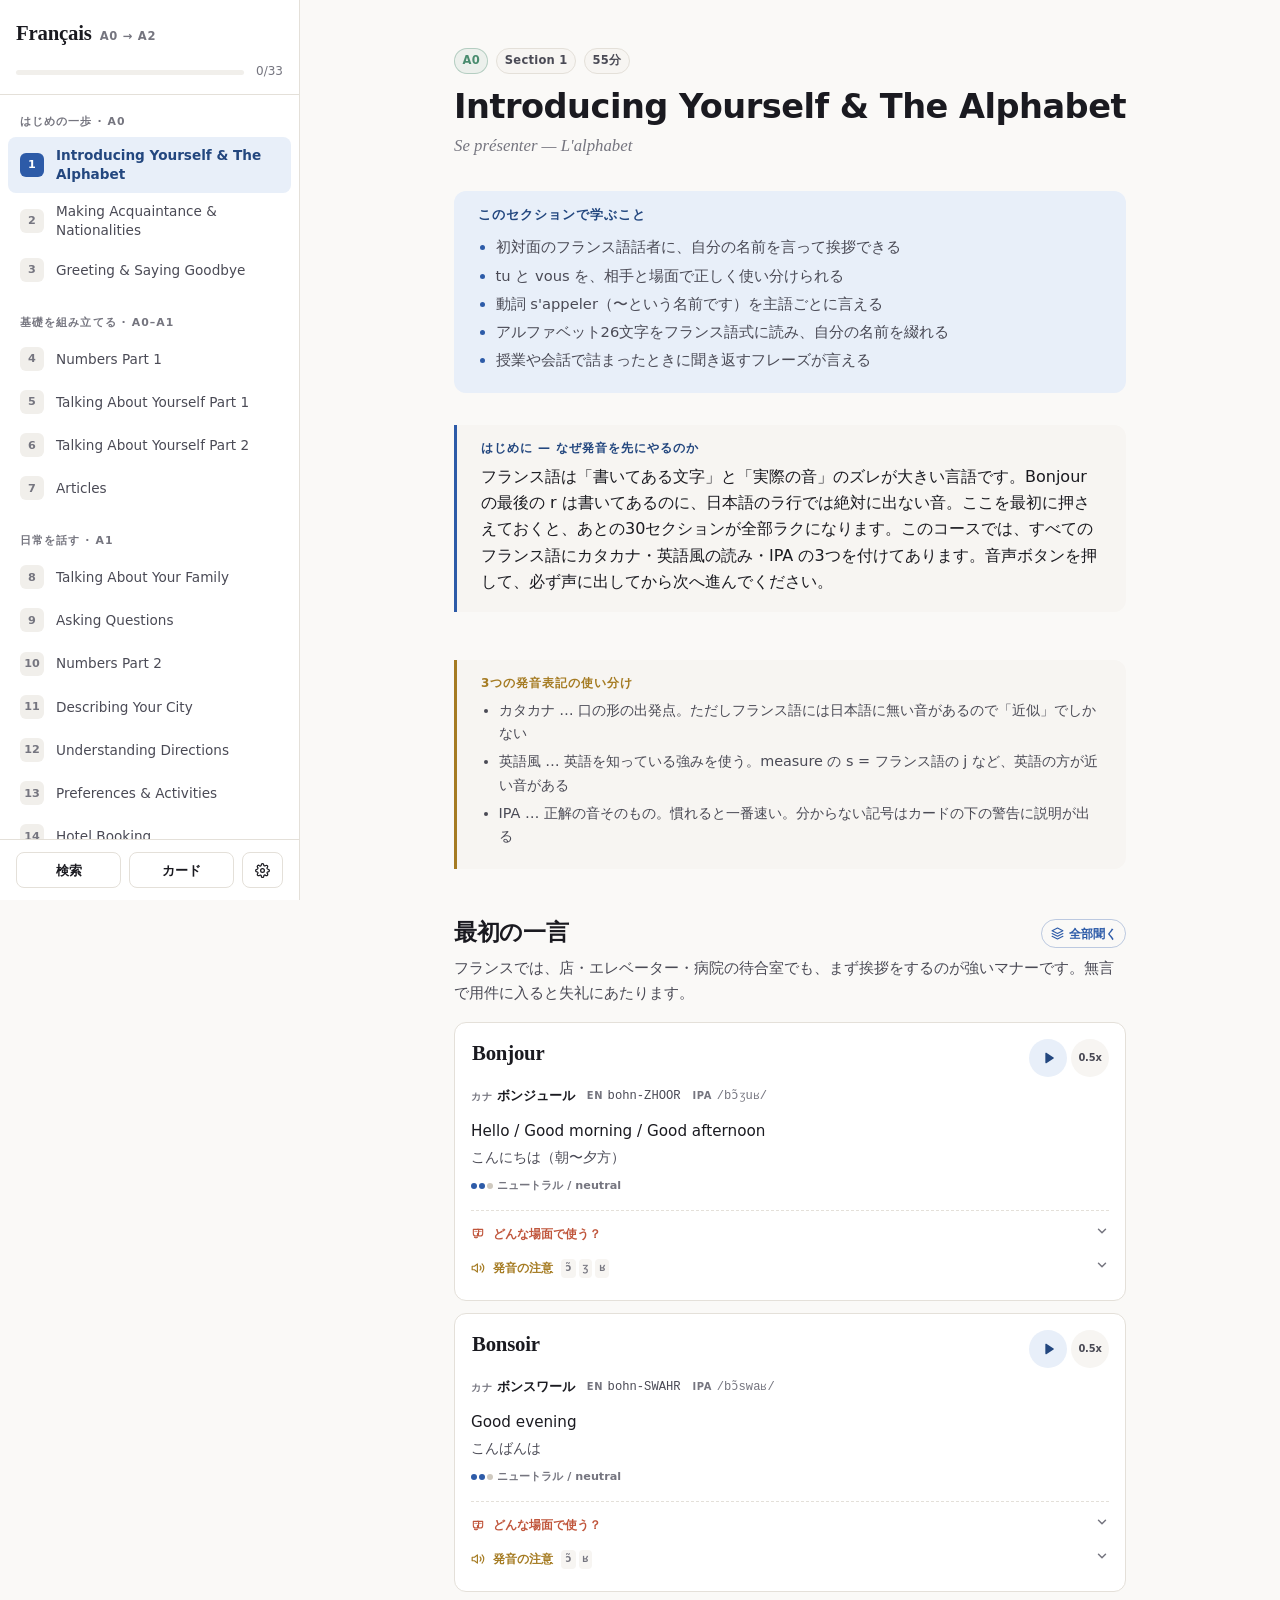
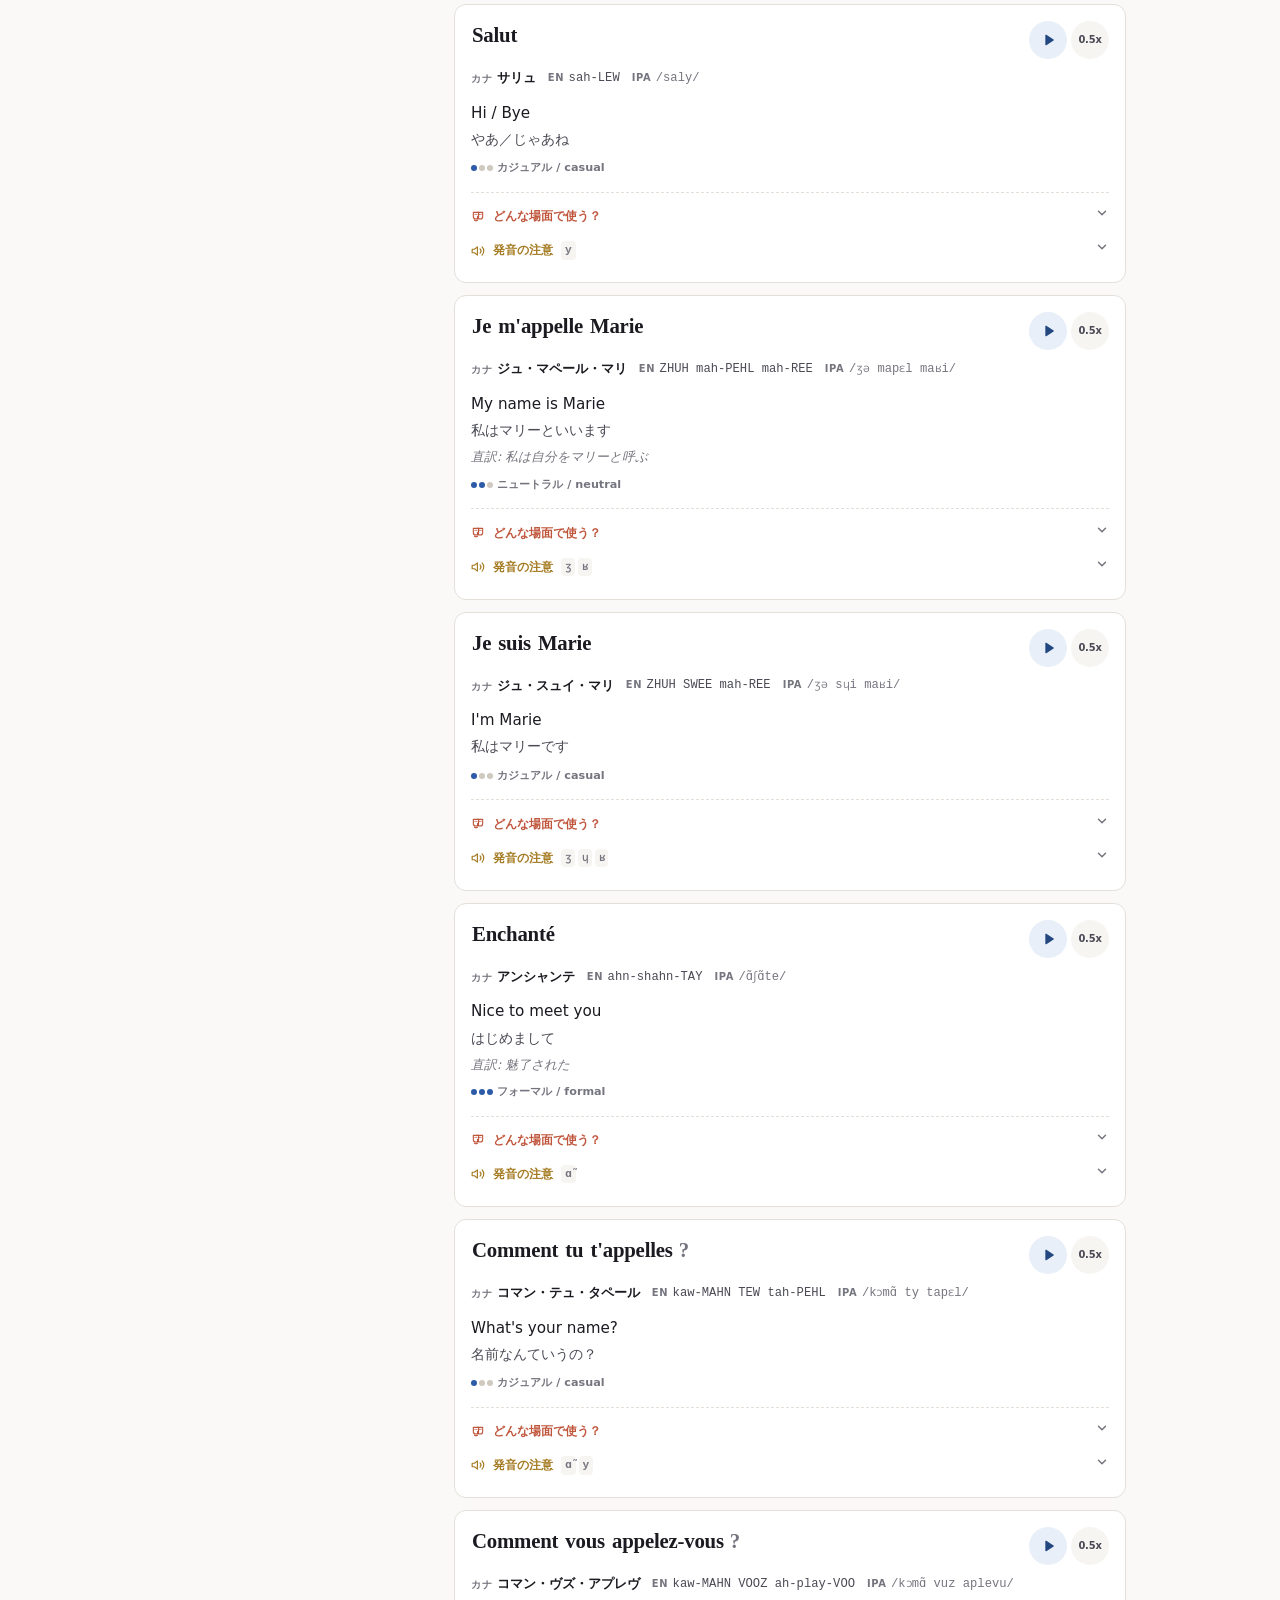
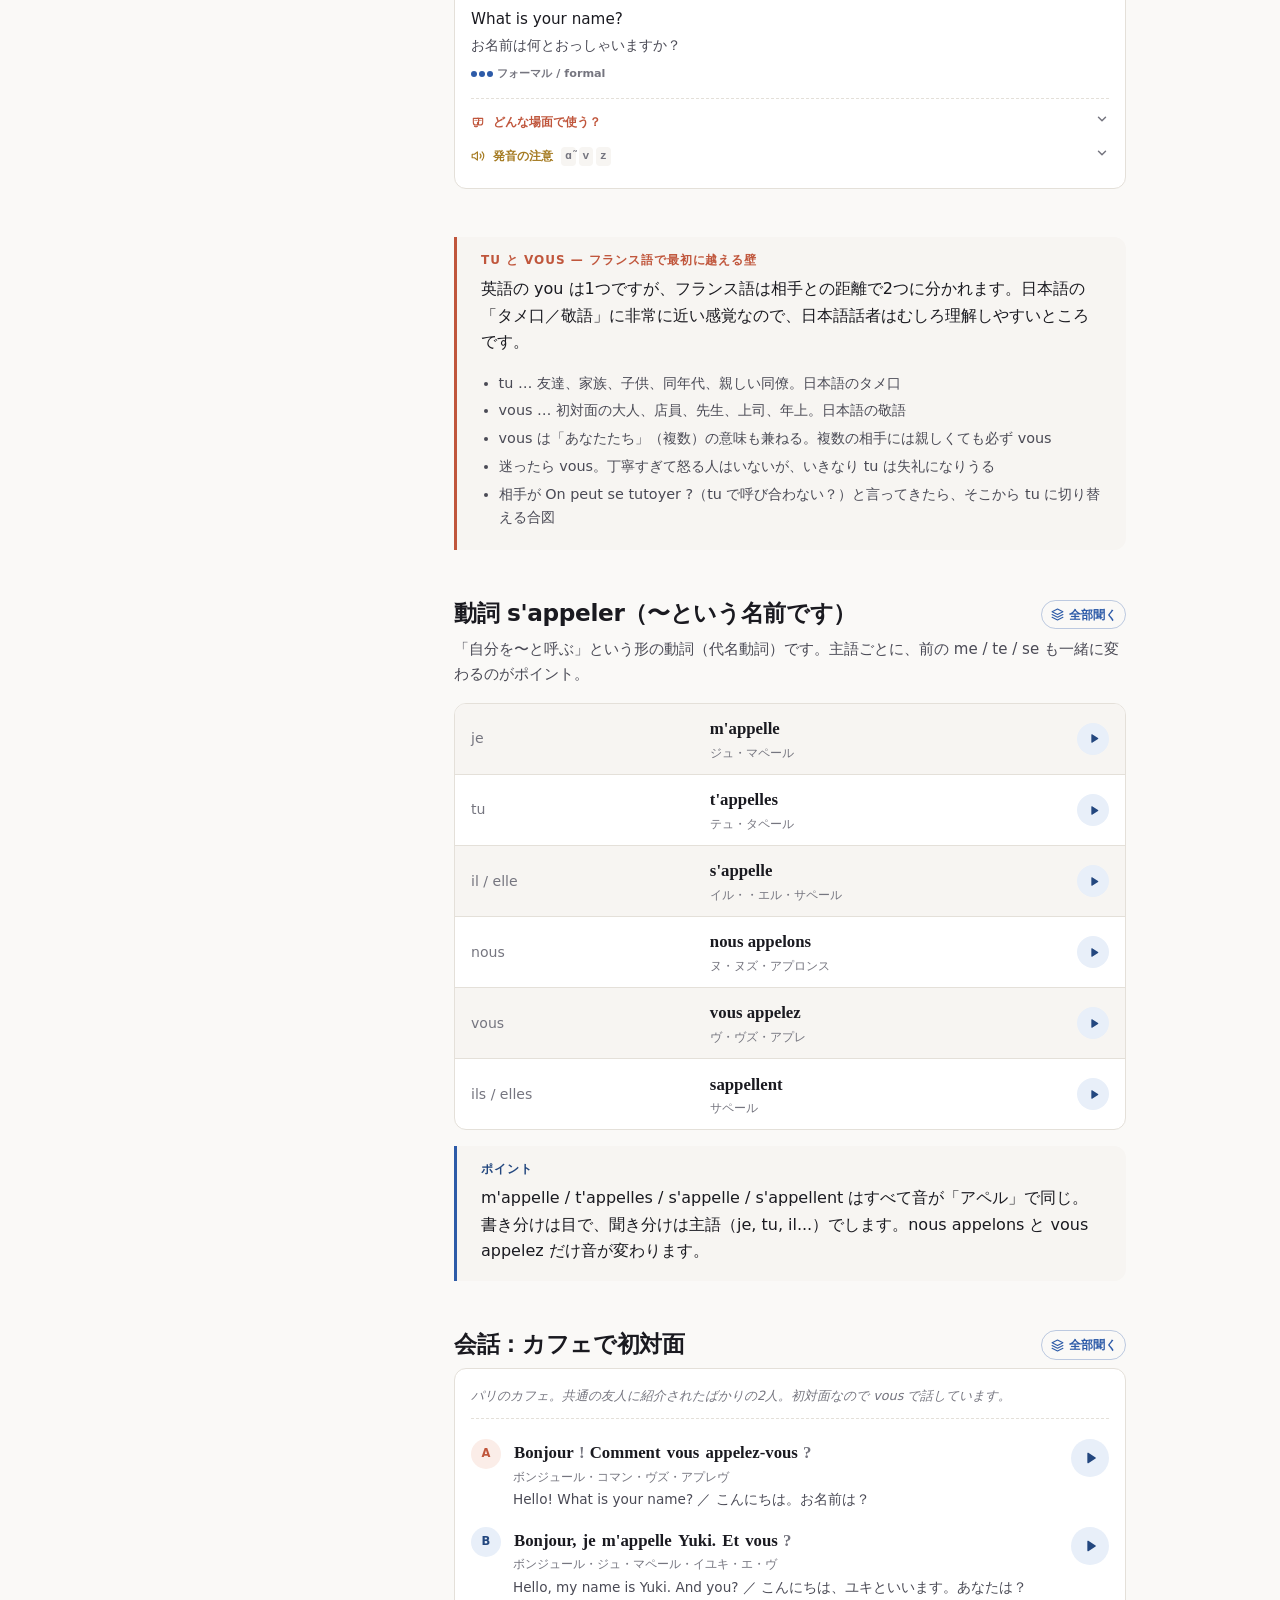
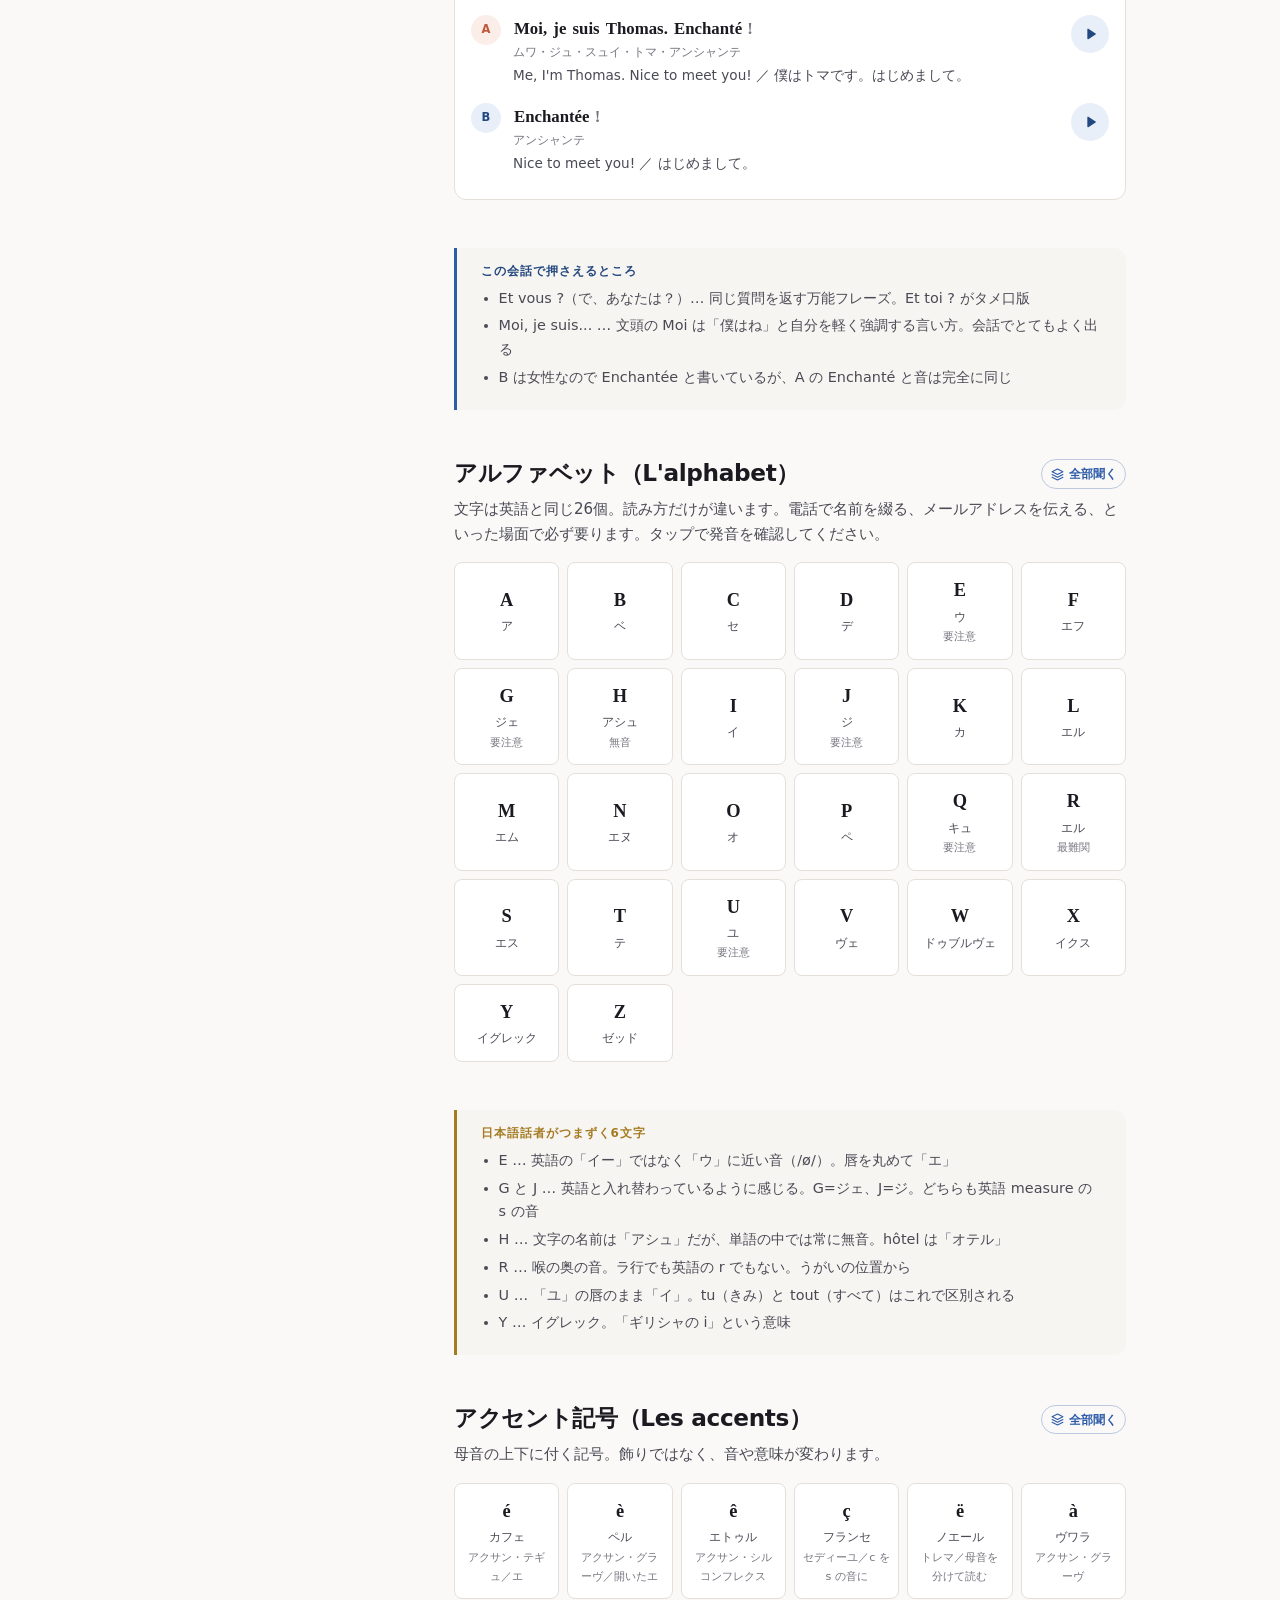
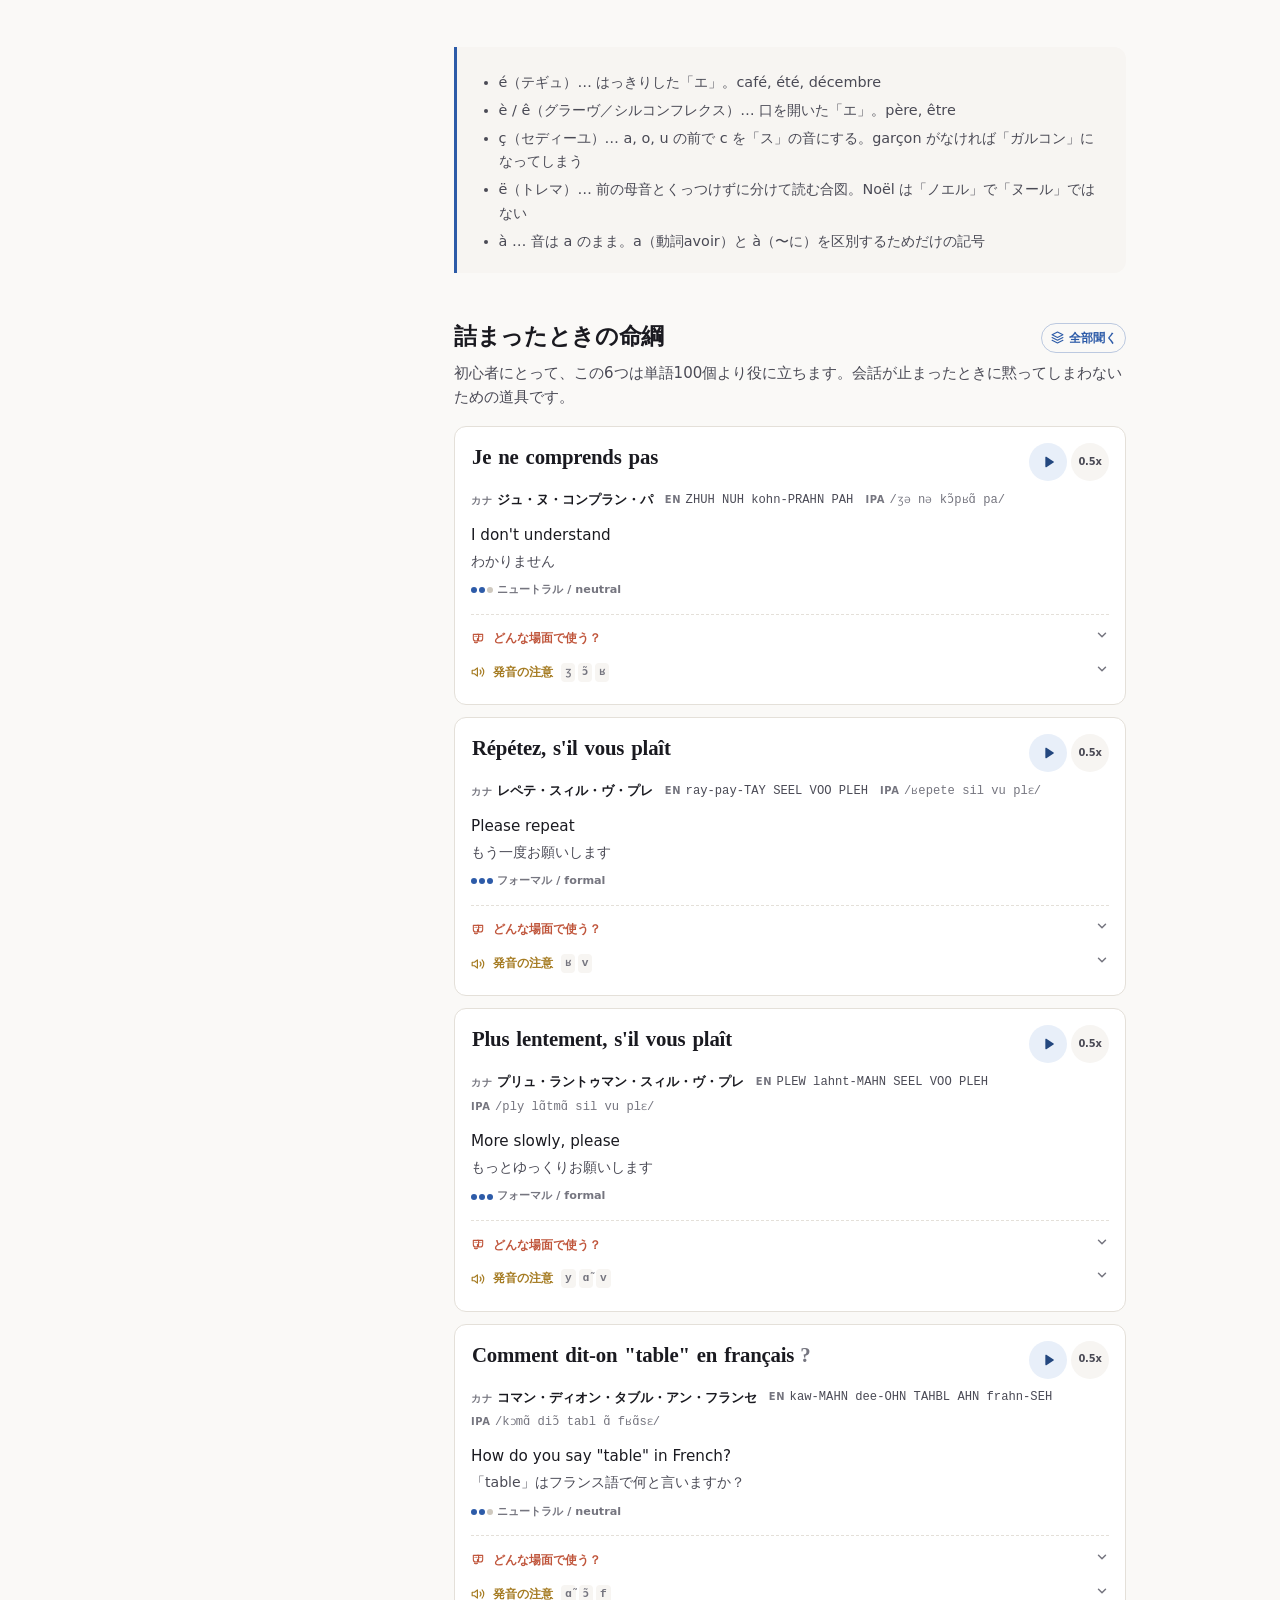
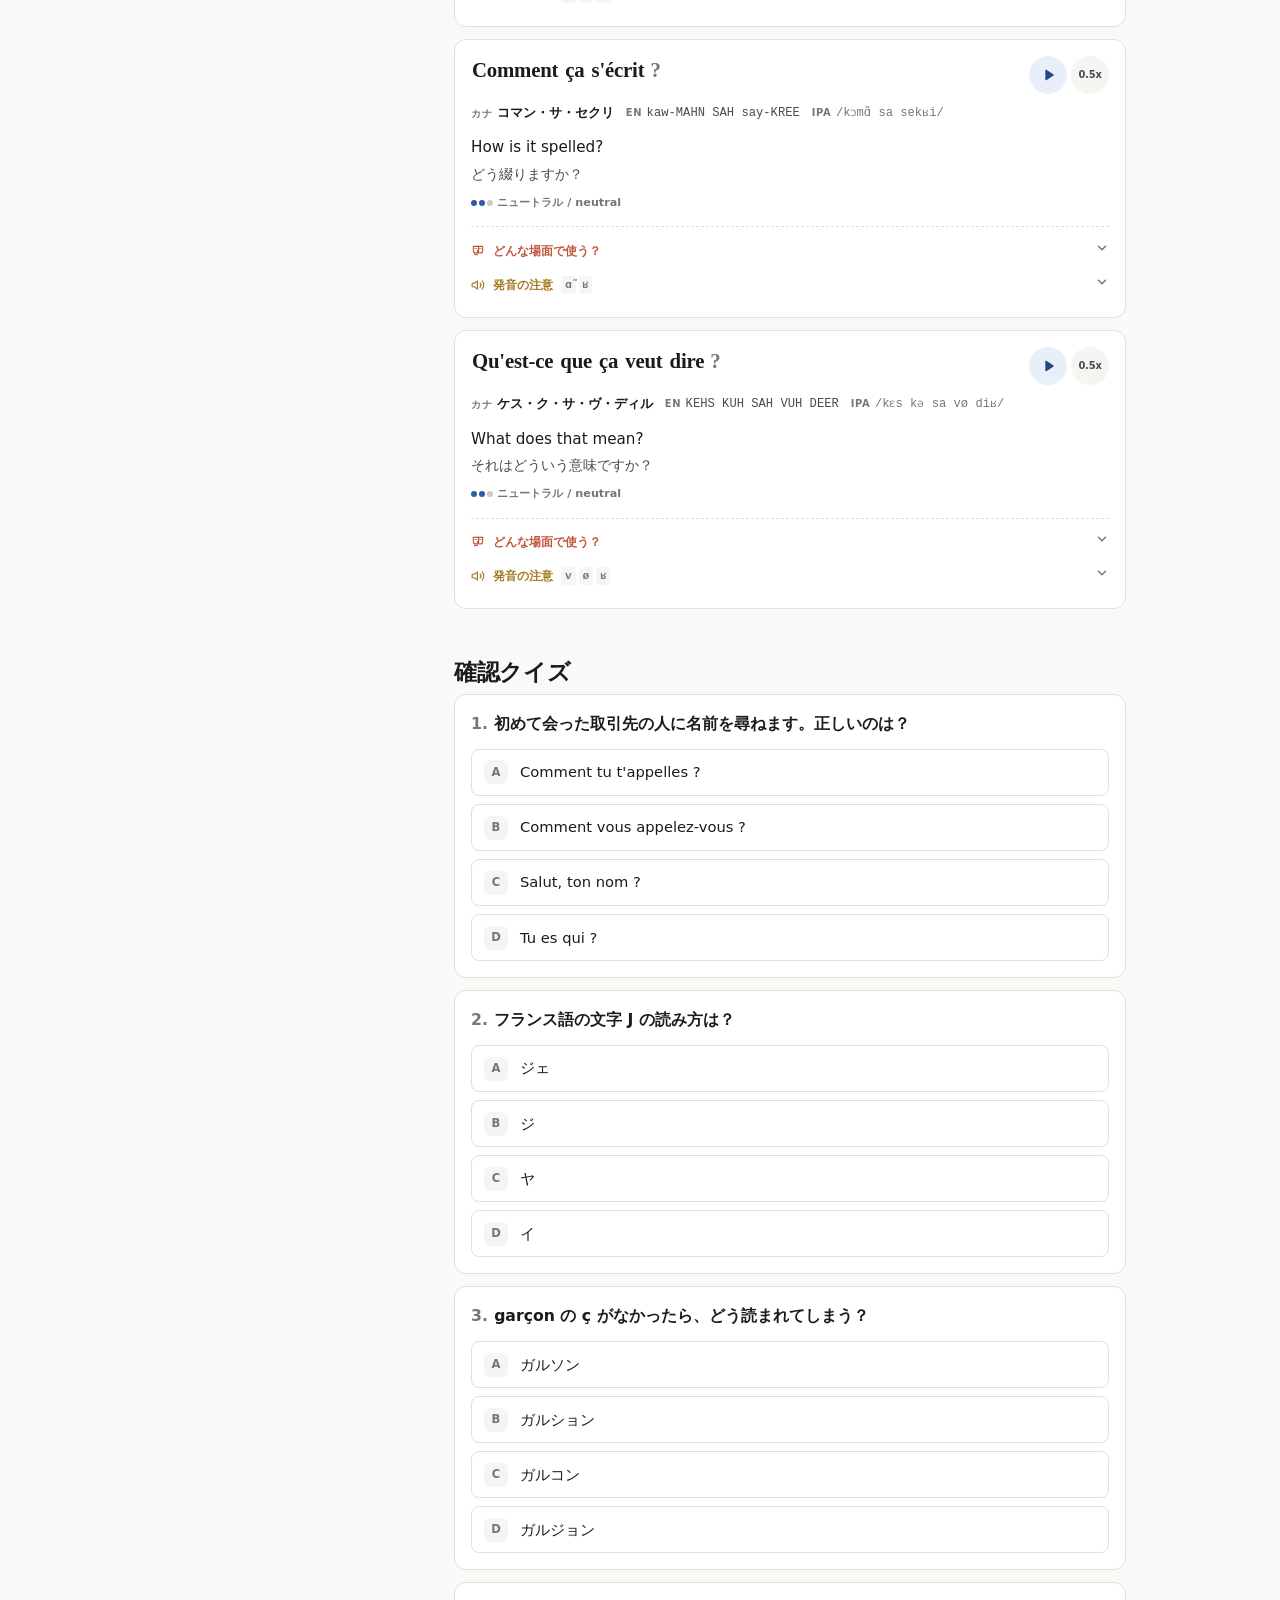
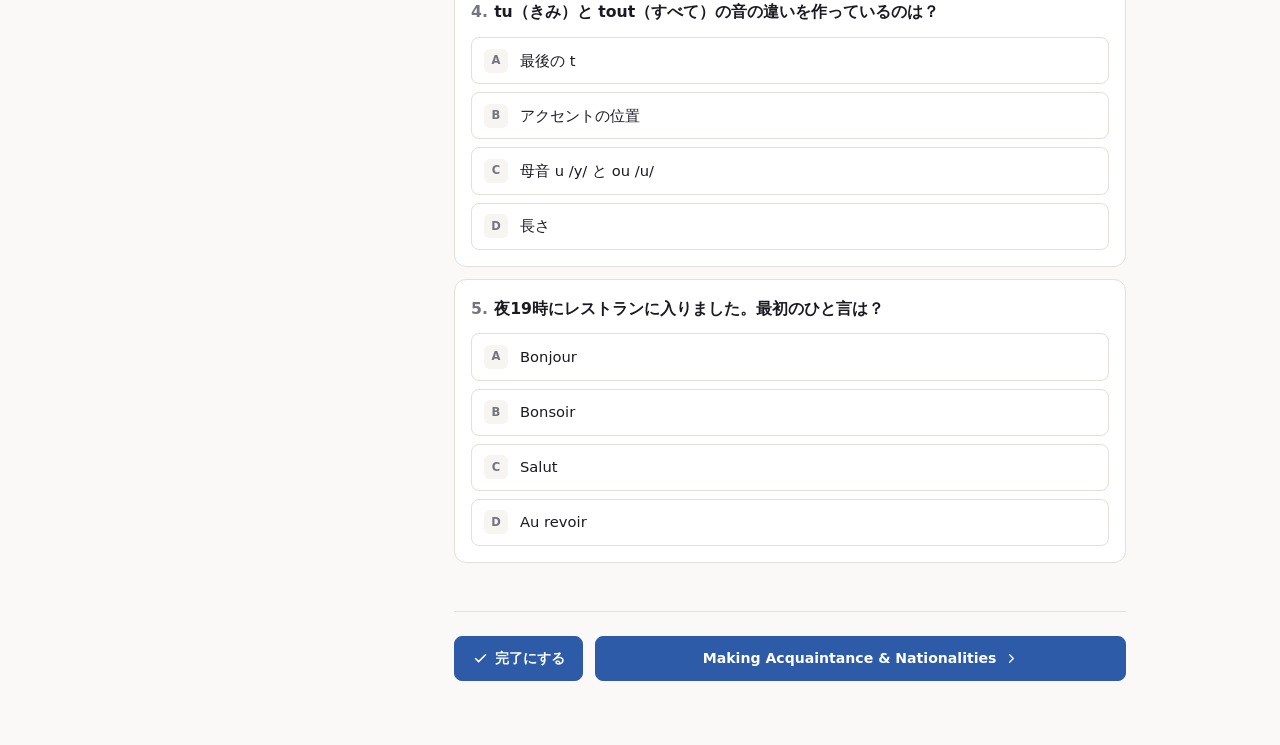
==== v2/index.html @ b15bd791 "Build the v2 app shell and convert Section 1 The engine now has a UI around it: a design system with" ====
<!DOCTYPE html>
<html lang="ja">
<head>
<meta charset="UTF-8">
<meta name="viewport" content="width=device-width, initial-scale=1, viewport-fit=cover">
<meta name="description" content="A0–A2 French course with audio, katakana and IPA pronunciation, and situational usage notes for Japanese speakers.">
<meta name="theme-color" content="#FAF9F7" media="(prefers-color-scheme: light)">
<meta name="theme-color" content="#121218" media="(prefers-color-scheme: dark)">
<meta name="apple-mobile-web-app-capable" content="yes">
<meta name="apple-mobile-web-app-title" content="Français">
<title>Français A0–A2</title>
<link rel="stylesheet" href="css/tokens.css">
<link rel="stylesheet" href="css/base.css">
<link rel="stylesheet" href="css/components.css">
<link rel="icon" href="data:image/svg+xml,<svg xmlns='http://www.w3.org/2000/svg' viewBox='0 0 100 100'><text y='.9em' font-size='90'>🇫🇷</text></svg>">
</head>
<body>

<!-- ---------- mobile header ---------- -->
<header class="header">
  <button class="icon-btn" id="menuBtn" aria-label="目次を開く">
    <svg viewBox="0 0 24 24" fill="none" stroke="currentColor" stroke-width="2" stroke-linecap="round"><path d="M3 6h18M3 12h18M3 18h18"/></svg>
  </button>
  <span class="header__title" id="headerTitle">Français</span>
  <button class="icon-btn" data-open-search aria-label="検索">
    <svg viewBox="0 0 24 24" fill="none" stroke="currentColor" stroke-width="2" stroke-linecap="round"><circle cx="11" cy="11" r="7"/><path d="m21 21-4.3-4.3"/></svg>
  </button>
  <button class="icon-btn" data-open-cards aria-label="フラッシュカード">
    <svg viewBox="0 0 24 24" fill="none" stroke="currentColor" stroke-width="2" stroke-linecap="round" stroke-linejoin="round"><rect x="2" y="6" width="15" height="13" rx="2"/><path d="M7 3h12a2 2 0 0 1 2 2v11"/></svg>
  </button>
</header>

<!-- ---------- sidebar ---------- -->
<nav class="nav" id="nav">
  <div class="nav__head">
    <div class="nav__brand">Français <span>A0 → A2</span></div>
    <div class="nav__progress">
      <span class="bar"><i id="progFill" style="width:0%"></i></span>
      <span id="progText">0/33</span>
    </div>
  </div>
  <div class="nav__list" id="navList"></div>
  <div class="nav__foot">
    <button class="btn btn--sm btn--grow" data-open-search>検索</button>
    <button class="btn btn--sm btn--grow" data-open-cards>カード</button>
    <button class="btn btn--sm" data-open-settings aria-label="設定">
      <svg viewBox="0 0 24 24" fill="none" stroke="currentColor" stroke-width="2" stroke-linecap="round" stroke-linejoin="round"><circle cx="12" cy="12" r="3"/><path d="M19.4 15a1.65 1.65 0 0 0 .33 1.82l.06.06a2 2 0 1 1-2.83 2.83l-.06-.06a1.65 1.65 0 0 0-1.82-.33 1.65 1.65 0 0 0-1 1.51V21a2 2 0 1 1-4 0v-.09A1.65 1.65 0 0 0 9 19.4a1.65 1.65 0 0 0-1.82.33l-.06.06a2 2 0 1 1-2.83-2.83l.06-.06A1.65 1.65 0 0 0 4.6 15a1.65 1.65 0 0 0-1.51-1H3a2 2 0 1 1 0-4h.09A1.65 1.65 0 0 0 4.6 9a1.65 1.65 0 0 0-.33-1.82l-.06-.06a2 2 0 1 1 2.83-2.83l.06.06A1.65 1.65 0 0 0 9 4.6a1.65 1.65 0 0 0 1-1.51V3a2 2 0 1 1 4 0v.09a1.65 1.65 0 0 0 1 1.51 1.65 1.65 0 0 0 1.82-.33l.06-.06a2 2 0 1 1 2.83 2.83l-.06.06A1.65 1.65 0 0 0 19.4 9V9a1.65 1.65 0 0 0 1.51 1H21a2 2 0 1 1 0 4h-.09a1.65 1.65 0 0 0-1.51 1z"/></svg>
    </button>
  </div>
</nav>
<div class="backdrop" id="backdrop"></div>

<!-- ---------- content ---------- -->
<div class="app">
  <main class="main" id="mainWrap">
    <div class="voicewarn" id="voiceWarn">
      <svg viewBox="0 0 24 24" fill="none" stroke="currentColor" stroke-width="2" stroke-linecap="round" stroke-linejoin="round"><path d="M10.3 3.9 1.8 18a2 2 0 0 0 1.7 3h17a2 2 0 0 0 1.7-3L13.7 3.9a2 2 0 0 0-3.4 0z"/><path d="M12 9v4M12 17h.01"/></svg>
      <span id="voiceWarnText"></span>
    </div>
    <div id="main"></div>
  </main>
</div>

<!-- ---------- search ---------- -->
<div class="sheet" id="searchSheet">
  <div class="sheet__panel">
    <div class="sheet__head">
      <h3>検索</h3>
      <button class="icon-btn" data-close-sheet aria-label="閉じる">
        <svg viewBox="0 0 24 24" fill="none" stroke="currentColor" stroke-width="2" stroke-linecap="round"><path d="M18 6 6 18M6 6l12 12"/></svg>
      </button>
    </div>
    <div class="sheet__body">
      <input class="search-input" id="searchInput" type="search" placeholder="bonjour / hello / こんにちは" autocomplete="off">
      <div id="searchResults" style="margin-top:1rem"></div>
    </div>
  </div>
</div>

<!-- ---------- flashcards ---------- -->
<div class="sheet" id="fcSheet">
  <div class="sheet__panel">
    <div class="sheet__head">
      <h3>フラッシュカード</h3>
      <button class="icon-btn" data-close-sheet aria-label="閉じる">
        <svg viewBox="0 0 24 24" fill="none" stroke="currentColor" stroke-width="2" stroke-linecap="round"><path d="M18 6 6 18M6 6l12 12"/></svg>
      </button>
    </div>
    <div class="sheet__body" id="fcBody"></div>
  </div>
</div>

<!-- ---------- settings ---------- -->
<div class="sheet" id="settingsSheet">
  <div class="sheet__panel">
    <div class="sheet__head">
      <h3>設定</h3>
      <button class="icon-btn" data-close-sheet aria-label="閉じる">
        <svg viewBox="0 0 24 24" fill="none" stroke="currentColor" stroke-width="2" stroke-linecap="round"><path d="M18 6 6 18M6 6l12 12"/></svg>
      </button>
    </div>
    <div class="sheet__body" id="settingsBody"></div>
  </div>
</div>

<!-- ---------- engine ---------- -->
<script src="js/phonemes.js"></script>
<script src="js/lexicon.js"></script>
<script src="js/phonetics.js"></script>
<script src="js/audio.js"></script>
<script src="js/store.js"></script>
<script src="js/render.js"></script>

<!-- ---------- content ---------- -->
<script src="data/curriculum.js"></script>
<script src="data/sections/s01.js"></script>
<script src="data/sections/s02.js"></script>
<script src="data/sections/s03.js"></script>
<script src="data/sections/s04.js"></script>
<script src="data/sections/s05.js"></script>
<script src="data/sections/s06.js"></script>
<script src="data/sections/s07.js"></script>
<script src="data/sections/s08.js"></script>
<script src="data/sections/s09.js"></script>
<script src="data/sections/s10.js"></script>
<script src="data/sections/s11.js"></script>
<script src="data/sections/s12.js"></script>
<script src="data/sections/s13.js"></script>
<script src="data/sections/s14.js"></script>
<script src="data/sections/s15.js"></script>
<script src="data/sections/s16.js"></script>
<script src="data/sections/s17.js"></script>
<script src="data/sections/s18.js"></script>
<script src="data/sections/s19.js"></script>
<script src="data/sections/s20.js"></script>
<script src="data/sections/s21.js"></script>
<script src="data/sections/s22.js"></script>
<script src="data/sections/s23.js"></script>
<script src="data/sections/s24.js"></script>
<script src="data/sections/s25.js"></script>
<script src="data/sections/s26.js"></script>
<script src="data/sections/s27.js"></script>
<script src="data/sections/s28.js"></script>
<script src="data/sections/s29.js"></script>
<script src="data/sections/s30.js"></script>
<script src="data/sections/s31.js"></script>
<script src="data/sections/s32.js"></script>
<script src="data/sections/s33.js"></script>

<script src="js/app.js"></script>
</body>
</html>
---- v2/css/tokens.css ----
/* ============================================================
   tokens.css — design tokens
   ------------------------------------------------------------
   Light is the base palette. Dark is redefined twice: once under
   prefers-color-scheme for viewers on "system", and once under
   [data-theme="dark"] so the in-app toggle wins either way.
   No colour is ever defined only inside a media query.
   ============================================================ */

:root {
  /* --- surfaces --- */
  --bg:            #FAF9F7;
  --bg-sunk:       #F1EFEB;
  --surface:       #FFFFFF;
  --surface-2:     #F7F5F2;
  --surface-hover: #F0EDE8;

  /* --- text --- */
  --text:          #1A1A20;
  --text-2:        #4A4A55;
  --text-3:        #75757F;
  --text-inverse:  #FFFFFF;

  /* --- lines --- */
  --line:          #E4E0D9;
  --line-strong:   #CFC9BF;

  /* --- accents --- */
  --accent:        #2D5BA8;   /* French blue, desaturated for long reading */
  --accent-soft:   #E8EFF9;
  --accent-text:   #23477F;

  --warm:          #C0563C;   /* terracotta, for "when to use" */
  --warm-soft:     #FBEDE8;

  --gold:          #A57B22;   /* pronunciation warnings */
  --gold-soft:     #FBF2DD;

  --ok:            #2F7D53;
  --ok-soft:       #E4F2E9;
  --bad:           #C33C3C;
  --bad-soft:      #FBE9E9;

  /* --- level badges --- */
  --a0:            #4A8C6F;
  --a1:            #2D5BA8;
  --a2:            #7A4B99;

  /* --- type --- */
  --sans: -apple-system, BlinkMacSystemFont, "Segoe UI", "Hiragino Sans",
          "Hiragino Kaku Gothic ProN", "Yu Gothic UI", Meiryo, system-ui, sans-serif;
  --serif: "Iowan Old Style", "Palatino Linotype", Palatino, Georgia,
           "Times New Roman", serif;
  --mono: ui-monospace, SFMono-Regular, "SF Mono", Menlo, Consolas, monospace;

  /* --- spacing --- */
  --s1: 0.25rem;  --s2: 0.5rem;   --s3: 0.75rem;  --s4: 1rem;
  --s5: 1.5rem;   --s6: 2rem;     --s7: 3rem;     --s8: 4rem;

  --radius:    12px;
  --radius-sm: 8px;
  --radius-lg: 18px;

  --shadow:    0 1px 2px rgba(26, 26, 32, 0.05), 0 4px 14px rgba(26, 26, 32, 0.05);
  --shadow-lg: 0 8px 40px rgba(26, 26, 32, 0.14);

  --nav-w: 300px;
  --header-h: 56px;
  --measure: 46rem;
}

/* Dark for viewers whose OS says dark and who have made no in-app choice. */
@media (prefers-color-scheme: dark) {
  :root:not([data-theme="light"]) {
    --bg:            #121218;
    --bg-sunk:       #0C0C11;
    --surface:       #1B1B23;
    --surface-2:     #22222C;
    --surface-hover: #2A2A35;

    --text:          #ECEAE6;
    --text-2:        #B4B1AB;
    --text-3:        #85827C;

    --line:          #2E2E3A;
    --line-strong:   #414150;

    --accent:        #7BA3E0;
    --accent-soft:   #1D2939;
    --accent-text:   #A9C4EE;

    --warm:          #E08769;
    --warm-soft:     #33211B;

    --gold:          #D9B25C;
    --gold-soft:     #2E2617;

    --ok:            #6BBE8E;
    --ok-soft:       #16291F;
    --bad:           #E88080;
    --bad-soft:      #2E1A1A;

    --a0:            #6BBE8E;
    --a1:            #7BA3E0;
    --a2:            #B48ED4;

    --shadow:    0 1px 2px rgba(0, 0, 0, 0.4), 0 4px 14px rgba(0, 0, 0, 0.3);
    --shadow-lg: 0 8px 40px rgba(0, 0, 0, 0.6);
  }
}

/* Dark chosen explicitly in the app. */
:root[data-theme="dark"] {
  --bg:            #121218;
  --bg-sunk:       #0C0C11;
  --surface:       #1B1B23;
  --surface-2:     #22222C;
  --surface-hover: #2A2A35;

  --text:          #ECEAE6;
  --text-2:        #B4B1AB;
  --text-3:        #85827C;

  --line:          #2E2E3A;
  --line-strong:   #414150;

  --accent:        #7BA3E0;
  --accent-soft:   #1D2939;
  --accent-text:   #A9C4EE;

  --warm:          #E08769;
  --warm-soft:     #33211B;

  --gold:          #D9B25C;
  --gold-soft:     #2E2617;

  --ok:            #6BBE8E;
  --ok-soft:       #16291F;
  --bad:           #E88080;
  --bad-soft:      #2E1A1A;

  --a0:            #6BBE8E;
  --a1:            #7BA3E0;
  --a2:            #B48ED4;

  --shadow:    0 1px 2px rgba(0, 0, 0, 0.4), 0 4px 14px rgba(0, 0, 0, 0.3);
  --shadow-lg: 0 8px 40px rgba(0, 0, 0, 0.6);
}
---- v2/css/base.css ----
/* ============================================================
   base.css — reset, layout shell, navigation
   Mobile-first: the base rules describe the phone, media queries
   add the sidebar layout from 900px up.
   ============================================================ */

*, *::before, *::after { box-sizing: border-box; }

html {
  -webkit-text-size-adjust: 100%;
  scroll-behavior: smooth;
}

body {
  margin: 0;
  background: var(--bg);
  color: var(--text);
  font-family: var(--sans);
  font-size: 16px;
  line-height: 1.65;
  -webkit-font-smoothing: antialiased;
  overflow-x: hidden;
}

h1, h2, h3, h4 { line-height: 1.25; margin: 0; font-weight: 650; letter-spacing: -0.015em; }
h1 { font-size: 1.75rem; }
h2 { font-size: 1.3rem; }
h3 { font-size: 1.05rem; }
p  { margin: 0 0 var(--s4); }
a  { color: var(--accent); }

button {
  font: inherit;
  color: inherit;
  background: none;
  border: none;
  cursor: pointer;
  padding: 0;
}

:focus-visible {
  outline: 2px solid var(--accent);
  outline-offset: 2px;
  border-radius: 4px;
}

::selection { background: var(--accent-soft); color: var(--accent-text); }

/* ------------------------------------------------------------
   Header (mobile only)
   ------------------------------------------------------------ */
.header {
  position: sticky;
  top: 0;
  z-index: 40;
  display: flex;
  align-items: center;
  gap: var(--s3);
  height: var(--header-h);
  padding: 0 var(--s4);
  padding-top: env(safe-area-inset-top);
  background: color-mix(in srgb, var(--bg) 88%, transparent);
  backdrop-filter: saturate(180%) blur(12px);
  -webkit-backdrop-filter: saturate(180%) blur(12px);
  border-bottom: 1px solid var(--line);
}

.header__title {
  font-size: 0.9rem;
  font-weight: 600;
  flex: 1;
  min-width: 0;
  overflow: hidden;
  text-overflow: ellipsis;
  white-space: nowrap;
}

.icon-btn {
  display: inline-flex;
  align-items: center;
  justify-content: center;
  width: 40px;
  height: 40px;
  flex: 0 0 auto;
  border-radius: var(--radius-sm);
  color: var(--text-2);
  transition: background 0.15s, color 0.15s;
}
.icon-btn:hover { background: var(--surface-hover); color: var(--text); }
.icon-btn svg { width: 20px; height: 20px; }

/* ------------------------------------------------------------
   Sidebar
   ------------------------------------------------------------ */
.nav {
  position: fixed;
  inset: 0 auto 0 0;
  z-index: 60;
  width: min(88vw, var(--nav-w));
  display: flex;
  flex-direction: column;
  background: var(--surface);
  border-right: 1px solid var(--line);
  transform: translateX(-100%);
  transition: transform 0.26s cubic-bezier(0.4, 0, 0.2, 1);
  padding-top: env(safe-area-inset-top);
}
.nav.is-open { transform: translateX(0); }

.nav__head {
  padding: var(--s4) var(--s4) var(--s3);
  border-bottom: 1px solid var(--line);
}

.nav__brand {
  display: flex;
  align-items: baseline;
  gap: var(--s2);
  font-family: var(--serif);
  font-size: 1.3rem;
  font-weight: 600;
  letter-spacing: -0.01em;
}
.nav__brand span { font-size: 0.72rem; font-family: var(--sans); color: var(--text-3); letter-spacing: 0.06em; }

.nav__progress {
  margin-top: var(--s3);
  display: flex;
  align-items: center;
  gap: var(--s3);
  font-size: 0.75rem;
  color: var(--text-3);
}
.bar {
  flex: 1;
  height: 5px;
  border-radius: 99px;
  background: var(--bg-sunk);
  overflow: hidden;
}
.bar > i {
  display: block;
  height: 100%;
  border-radius: 99px;
  background: var(--accent);
  transition: width 0.4s ease;
}

.nav__list {
  flex: 1;
  overflow-y: auto;
  overscroll-behavior: contain;
  padding: var(--s3) var(--s2) var(--s6);
  -webkit-overflow-scrolling: touch;
}

.nav__group { margin-bottom: var(--s4); }
.nav__group > h4 {
  font-size: 0.68rem;
  text-transform: uppercase;
  letter-spacing: 0.1em;
  color: var(--text-3);
  padding: var(--s2) var(--s3);
  font-weight: 600;
}

.nav__item {
  display: flex;
  align-items: center;
  gap: var(--s3);
  width: 100%;
  text-align: left;
  padding: 0.6rem var(--s3);
  border-radius: var(--radius-sm);
  color: var(--text-2);
  font-size: 0.85rem;
  line-height: 1.35;
  transition: background 0.14s, color 0.14s;
}
.nav__item:hover { background: var(--surface-hover); color: var(--text); }
.nav__item.is-active { background: var(--accent-soft); color: var(--accent-text); font-weight: 600; }

.nav__num {
  flex: 0 0 24px;
  height: 24px;
  display: grid;
  place-items: center;
  border-radius: 6px;
  background: var(--bg-sunk);
  font-size: 0.7rem;
  font-variant-numeric: tabular-nums;
  color: var(--text-3);
  font-weight: 600;
}
.nav__item.is-active .nav__num { background: var(--accent); color: #fff; }
.nav__item.is-done .nav__num { background: var(--ok-soft); color: var(--ok); }
.nav__item.is-done .nav__num::after { content: "✓"; }
.nav__item.is-done .nav__num > span { display: none; }

.nav__label { flex: 1; min-width: 0; }

.nav__foot {
  border-top: 1px solid var(--line);
  padding: var(--s3) var(--s4) calc(var(--s3) + env(safe-area-inset-bottom));
  display: flex;
  gap: var(--s2);
}

.backdrop {
  position: fixed;
  inset: 0;
  z-index: 50;
  background: rgba(12, 12, 17, 0.45);
  opacity: 0;
  pointer-events: none;
  transition: opacity 0.26s;
}
.backdrop.is-open { opacity: 1; pointer-events: auto; }

/* ------------------------------------------------------------
   Main
   ------------------------------------------------------------ */
.main {
  padding: var(--s5) var(--s4) var(--s8);
  max-width: var(--measure);
  margin: 0 auto;
}

.section-foot {
  display: flex;
  gap: var(--s3);
  margin-top: var(--s7);
  padding-top: var(--s5);
  border-top: 1px solid var(--line);
}

/* ------------------------------------------------------------
   Desktop
   ------------------------------------------------------------ */
@media (min-width: 900px) {
  .header { display: none; }

  .nav {
    transform: none;
    box-shadow: none;
  }

  .backdrop { display: none; }

  .app { margin-left: var(--nav-w); }

  .main { padding: var(--s7) var(--s6) var(--s8); }

  h1 { font-size: 2.1rem; }
  h2 { font-size: 1.45rem; }
}

@media (prefers-reduced-motion: reduce) {
  *, *::before, *::after {
    animation-duration: 0.01ms !important;
    transition-duration: 0.01ms !important;
    scroll-behavior: auto !important;
  }
}
---- v2/css/components.css ----
/* ============================================================
   components.css — lesson content
   ============================================================ */

/* ------------------------------------------------------------
   Section header
   ------------------------------------------------------------ */
.shead { margin-bottom: var(--s6); }

.shead__meta {
  display: flex;
  flex-wrap: wrap;
  align-items: center;
  gap: var(--s2);
  margin-bottom: var(--s3);
}

.chip {
  display: inline-flex;
  align-items: center;
  gap: 0.35em;
  padding: 0.2em 0.65em;
  border-radius: 99px;
  font-size: 0.72rem;
  font-weight: 600;
  letter-spacing: 0.02em;
  background: var(--surface-2);
  color: var(--text-2);
  border: 1px solid var(--line);
}
.chip--a0 { color: var(--a0); border-color: color-mix(in srgb, var(--a0) 35%, transparent); background: color-mix(in srgb, var(--a0) 8%, transparent); }
.chip--a1 { color: var(--a1); border-color: color-mix(in srgb, var(--a1) 35%, transparent); background: color-mix(in srgb, var(--a1) 8%, transparent); }
.chip--a2 { color: var(--a2); border-color: color-mix(in srgb, var(--a2) 35%, transparent); background: color-mix(in srgb, var(--a2) 8%, transparent); }

.shead__fr {
  font-family: var(--serif);
  font-style: italic;
  color: var(--text-3);
  font-size: 1.05rem;
  margin-top: var(--s1);
}

/* ------------------------------------------------------------
   Goals
   ------------------------------------------------------------ */
.goals {
  background: var(--accent-soft);
  border-radius: var(--radius);
  padding: var(--s4) var(--s5);
  margin-bottom: var(--s6);
}
.goals h3 { font-size: 0.8rem; text-transform: uppercase; letter-spacing: 0.08em; color: var(--accent-text); margin-bottom: var(--s3); }
.goals ul { margin: 0; padding-left: 1.1rem; }
.goals li { margin-bottom: var(--s1); color: var(--text-2); font-size: 0.92rem; }
.goals li::marker { color: var(--accent); }

/* ------------------------------------------------------------
   Blocks
   ------------------------------------------------------------ */
.block { margin-bottom: var(--s7); }

.block__head {
  display: flex;
  align-items: baseline;
  justify-content: space-between;
  gap: var(--s3);
  margin-bottom: var(--s2);
  flex-wrap: wrap;
}
.block__head h2 { flex: 1; min-width: 0; }

.block__intro {
  color: var(--text-2);
  font-size: 0.94rem;
  margin-bottom: var(--s4);
}

.playall {
  display: inline-flex;
  align-items: center;
  gap: 0.4em;
  font-size: 0.76rem;
  font-weight: 600;
  color: var(--accent);
  padding: 0.3em 0.7em;
  border: 1px solid color-mix(in srgb, var(--accent) 30%, transparent);
  border-radius: 99px;
  white-space: nowrap;
}
.playall:hover { background: var(--accent-soft); }
.playall svg { width: 13px; height: 13px; }

/* ------------------------------------------------------------
   Phrase card — the core unit
   ------------------------------------------------------------ */
.cards { display: grid; gap: var(--s3); }

.card {
  background: var(--surface);
  border: 1px solid var(--line);
  border-radius: var(--radius);
  padding: var(--s4);
  transition: border-color 0.16s, box-shadow 0.16s;
}
.card:hover { border-color: var(--line-strong); }
.card.is-playing {
  border-color: var(--accent);
  box-shadow: 0 0 0 3px var(--accent-soft);
}

.card__top {
  display: flex;
  align-items: flex-start;
  gap: var(--s3);
}

.card__fr {
  flex: 1;
  min-width: 0;
  font-family: var(--serif);
  font-size: 1.3rem;
  font-weight: 600;
  line-height: 1.35;
  letter-spacing: -0.01em;
}

/* Each word is its own tap target so a learner can isolate one. */
.w {
  cursor: pointer;
  border-radius: 4px;
  padding: 0 1px;
  transition: background 0.12s, color 0.12s;
}
.w:hover { background: var(--accent-soft); color: var(--accent-text); }
.punct { color: var(--text-3); }
.w.is-playing { background: var(--accent); color: #fff; }

.card__audio { display: flex; gap: var(--s1); flex: 0 0 auto; }

.pbtn {
  width: 38px;
  height: 38px;
  display: grid;
  place-items: center;
  border-radius: 50%;
  background: var(--accent-soft);
  color: var(--accent-text);
  transition: transform 0.12s, background 0.15s;
}
.pbtn:hover { background: color-mix(in srgb, var(--accent) 20%, transparent); }
.pbtn:active { transform: scale(0.92); }
.pbtn svg { width: 16px; height: 16px; }
.pbtn--slow { background: var(--surface-2); color: var(--text-2); font-size: 0.62rem; font-weight: 700; letter-spacing: -0.02em; }
.pbtn--slow:hover { background: var(--surface-hover); color: var(--text); }
.pbtn.is-playing { background: var(--accent); color: #fff; }

/* --- pronunciation row --- */
.pron {
  display: flex;
  flex-wrap: wrap;
  align-items: center;
  gap: var(--s1) var(--s3);
  margin-top: var(--s2);
  font-size: 0.82rem;
}
.pron > span { display: inline-flex; align-items: baseline; gap: 0.35em; }
.pron b {
  font-size: 0.62rem;
  font-weight: 700;
  text-transform: uppercase;
  letter-spacing: 0.06em;
  color: var(--text-3);
}
.pron__kana { color: var(--text); font-weight: 600; }
.pron__en   { color: var(--text-2); font-family: var(--mono); font-size: 0.76rem; }
.pron__ipa  { color: var(--text-3); font-family: var(--mono); font-size: 0.76rem; }

/* --- meanings --- */
.card__en {
  margin-top: var(--s3);
  color: var(--text);
  font-size: 0.95rem;
}
.card__ja {
  color: var(--text-2);
  font-size: 0.88rem;
  margin-top: 2px;
}
.card__lit {
  color: var(--text-3);
  font-size: 0.8rem;
  font-style: italic;
  margin-top: var(--s1);
}

/* --- register --- */
.reg {
  display: inline-flex;
  align-items: center;
  gap: 0.4em;
  font-size: 0.7rem;
  font-weight: 600;
  color: var(--text-3);
  margin-top: var(--s2);
}
.reg__dots { display: inline-flex; gap: 2px; }
.reg__dots i {
  width: 6px; height: 6px; border-radius: 50%;
  background: var(--line-strong);
}
.reg__dots i.on { background: var(--accent); }

/* --- collapsed disclosures (when-to-use, pronunciation) --- */
.card__more {
  margin-top: var(--s3);
  padding-top: var(--s2);
  border-top: 1px dashed var(--line);
  display: grid;
  gap: 2px;
}

.disc__toggle {
  display: flex;
  align-items: center;
  gap: var(--s2);
  width: 100%;
  padding: 0.35rem 0;
  font-size: 0.78rem;
  font-weight: 600;
  text-align: left;
  color: var(--text-2);
}
.disc__toggle svg { width: 14px; height: 14px; flex: 0 0 auto; }
.disc__toggle .caret { margin-left: auto; transition: transform 0.2s; color: var(--text-3); }
.disc.is-open .caret { transform: rotate(180deg); }

.disc--warm .disc__toggle { color: var(--warm); }
.disc--gold .disc__toggle { color: var(--gold); }

.disc__tag { display: inline-flex; gap: 3px; }
.disc__tag i {
  font-style: normal;
  font-family: var(--mono);
  font-size: 0.7rem;
  background: var(--surface-2);
  border-radius: 4px;
  padding: 0 0.35em;
  color: var(--text-3);
}

.disc__body { display: none; margin: var(--s1) 0 var(--s2); }
.disc.is-open .disc__body { display: block; }

.disc--warm .disc__body {
  background: var(--warm-soft);
  border-radius: var(--radius-sm);
  padding: var(--s3) var(--s4);
  font-size: 0.86rem;
  color: var(--text-2);
  line-height: 1.75;
}
.disc--warm .disc__body p { margin: 0 0 var(--s2); }
.disc--warm .disc__body p:last-child { margin: 0; }
.disc--warm .disc__body .en { color: var(--text-3); font-size: 0.81rem; }

.warn__item {
  display: flex;
  gap: var(--s2);
  align-items: flex-start;
  background: var(--gold-soft);
  border-radius: var(--radius-sm);
  padding: var(--s2) var(--s3);
  font-size: 0.8rem;
  line-height: 1.65;
  color: var(--text-2);
  margin-bottom: 2px;
}
.warn__item:last-child { margin-bottom: 0; }
.warn__sym {
  flex: 0 0 auto;
  font-family: var(--mono);
  font-weight: 700;
  color: var(--gold);
  background: var(--surface);
  border-radius: 5px;
  padding: 0 0.4em;
  font-size: 0.82rem;
}
.warn__item .near { color: var(--text-3); font-size: 0.76rem; display: block; margin-top: 3px; }

/* ------------------------------------------------------------
   Grammar / note blocks
   ------------------------------------------------------------ */
.note {
  border-left: 3px solid var(--accent);
  background: var(--surface-2);
  border-radius: 0 var(--radius) var(--radius) 0;
  padding: var(--s4) var(--s5);
  margin: var(--s4) 0;
}
.note h4 {
  font-size: 0.75rem;
  text-transform: uppercase;
  letter-spacing: 0.08em;
  color: var(--accent-text);
  margin-bottom: var(--s2);
}
.note--warm { border-left-color: var(--warm); }
.note--warm h4 { color: var(--warm); }
.note--gold { border-left-color: var(--gold); }
.note--gold h4 { color: var(--gold); }
.note p:last-child { margin-bottom: 0; }
.note ul { margin: var(--s2) 0 0; padding-left: 1.1rem; }
.note li { margin-bottom: var(--s1); font-size: 0.9rem; color: var(--text-2); }

/* ------------------------------------------------------------
   Conjugation table
   ------------------------------------------------------------ */
.conj {
  border: 1px solid var(--line);
  border-radius: var(--radius);
  overflow: hidden;
  background: var(--surface);
}
.conj__row {
  display: grid;
  grid-template-columns: minmax(72px, 0.9fr) 1.4fr auto;
  align-items: center;
  gap: var(--s2);
  padding: 0.7rem var(--s4);
  border-bottom: 1px solid var(--line);
}
.conj__row:last-child { border-bottom: none; }
.conj__row:nth-child(odd) { background: var(--surface-2); }
.conj__pro { color: var(--text-3); font-size: 0.88rem; }
.conj__form { font-family: var(--serif); font-size: 1.05rem; font-weight: 600; }
.conj__form em { font-style: normal; color: var(--accent); }
.conj__kana { display: block; font-family: var(--sans); font-size: 0.72rem; font-weight: 400; color: var(--text-3); margin-top: 1px; }
.conj .pbtn { width: 32px; height: 32px; }
.conj .pbtn svg { width: 13px; height: 13px; }

/* ------------------------------------------------------------
   Dialogue
   ------------------------------------------------------------ */
.dlg {
  background: var(--surface);
  border: 1px solid var(--line);
  border-radius: var(--radius);
  padding: var(--s4);
}
.dlg__scene {
  font-size: 0.8rem;
  color: var(--text-3);
  font-style: italic;
  padding-bottom: var(--s3);
  margin-bottom: var(--s3);
  border-bottom: 1px dashed var(--line);
}
.dlg__line { display: flex; gap: var(--s3); padding: var(--s2) 0; }
.dlg__who {
  flex: 0 0 auto;
  width: 30px; height: 30px;
  border-radius: 50%;
  display: grid; place-items: center;
  background: var(--accent-soft);
  color: var(--accent-text);
  font-size: 0.72rem;
  font-weight: 700;
}
.dlg__line:nth-child(even) .dlg__who { background: var(--warm-soft); color: var(--warm); }
.dlg__body { flex: 1; min-width: 0; }
.dlg__fr { font-family: var(--serif); font-size: 1.05rem; font-weight: 600; }
.dlg__en { font-size: 0.85rem; color: var(--text-2); margin-top: 1px; }
.dlg__kana { font-size: 0.75rem; color: var(--text-3); margin-top: 1px; }

/* ------------------------------------------------------------
   Vocabulary grid (letters, numbers, quick lists)
   ------------------------------------------------------------ */
.grid {
  display: grid;
  grid-template-columns: repeat(auto-fill, minmax(96px, 1fr));
  gap: var(--s2);
}
.tile {
  background: var(--surface);
  border: 1px solid var(--line);
  border-radius: var(--radius-sm);
  padding: var(--s3) var(--s2);
  text-align: center;
  transition: border-color 0.14s, transform 0.1s, background 0.14s;
}
.tile:hover { border-color: var(--accent); background: var(--accent-soft); }
.tile:active { transform: scale(0.97); }
.tile.is-playing { border-color: var(--accent); background: var(--accent-soft); }
.tile__fr { font-family: var(--serif); font-size: 1.15rem; font-weight: 700; }
.tile__kana { font-size: 0.74rem; color: var(--text-2); margin-top: 2px; }
.tile__en { font-size: 0.7rem; color: var(--text-3); margin-top: 1px; }

/* ------------------------------------------------------------
   Quiz
   ------------------------------------------------------------ */
.quiz {
  background: var(--surface);
  border: 1px solid var(--line);
  border-radius: var(--radius);
  padding: var(--s4);
  margin-bottom: var(--s3);
}
.quiz__q { font-weight: 600; margin-bottom: var(--s3); font-size: 0.98rem; }
.quiz__q .num { color: var(--text-3); margin-right: 0.4em; font-variant-numeric: tabular-nums; }
.quiz__opts { display: grid; gap: var(--s2); }

.opt {
  display: flex;
  align-items: center;
  gap: var(--s3);
  width: 100%;
  text-align: left;
  padding: 0.65rem var(--s3);
  border: 1px solid var(--line);
  border-radius: var(--radius-sm);
  background: var(--surface);
  font-size: 0.92rem;
  transition: border-color 0.14s, background 0.14s;
}
.opt:hover:not([disabled]) { border-color: var(--accent); background: var(--accent-soft); }
.opt__k {
  flex: 0 0 24px; height: 24px;
  display: grid; place-items: center;
  border-radius: 6px;
  background: var(--surface-2);
  font-size: 0.72rem;
  font-weight: 700;
  color: var(--text-3);
}
.opt.is-correct { border-color: var(--ok); background: var(--ok-soft); }
.opt.is-correct .opt__k { background: var(--ok); color: #fff; }
.opt.is-wrong { border-color: var(--bad); background: var(--bad-soft); }
.opt.is-wrong .opt__k { background: var(--bad); color: #fff; }
.opt[disabled] { cursor: default; }

.quiz__fb {
  display: none;
  margin-top: var(--s3);
  padding: var(--s3);
  border-radius: var(--radius-sm);
  font-size: 0.86rem;
  line-height: 1.6;
}
.quiz__fb.show { display: block; }
.quiz__fb.ok  { background: var(--ok-soft); color: var(--ok); }
.quiz__fb.bad { background: var(--bad-soft); color: var(--bad); }

/* ------------------------------------------------------------
   Buttons
   ------------------------------------------------------------ */
.btn {
  display: inline-flex;
  align-items: center;
  justify-content: center;
  gap: 0.5em;
  padding: 0.62rem 1.1rem;
  border-radius: var(--radius-sm);
  border: 1px solid var(--line);
  background: var(--surface);
  color: var(--text);
  font-size: 0.88rem;
  font-weight: 600;
  transition: background 0.14s, border-color 0.14s, transform 0.1s;
}
.btn:hover { background: var(--surface-hover); border-color: var(--line-strong); }
.btn:active { transform: scale(0.98); }
.btn svg { width: 15px; height: 15px; }
.btn--primary { background: var(--accent); border-color: var(--accent); color: #fff; }
.btn--primary:hover { background: var(--accent-text); border-color: var(--accent-text); }
.btn--grow { flex: 1; }
.btn--sm { padding: 0.4rem 0.75rem; font-size: 0.8rem; }

/* ------------------------------------------------------------
   Voice warning banner
   ------------------------------------------------------------ */
.voicewarn {
  display: none;
  gap: var(--s3);
  align-items: flex-start;
  background: var(--gold-soft);
  border: 1px solid color-mix(in srgb, var(--gold) 35%, transparent);
  border-radius: var(--radius);
  padding: var(--s3) var(--s4);
  margin-bottom: var(--s5);
  font-size: 0.84rem;
  line-height: 1.6;
  color: var(--text-2);
}
.voicewarn.show { display: flex; }
.voicewarn svg { width: 18px; height: 18px; flex: 0 0 auto; color: var(--gold); margin-top: 2px; }
.voicewarn b { color: var(--text); }

/* ------------------------------------------------------------
   Panels (search, flashcards, settings)
   ------------------------------------------------------------ */
.sheet {
  position: fixed;
  inset: 0;
  z-index: 80;
  display: none;
  align-items: flex-end;
  justify-content: center;
  background: rgba(12, 12, 17, 0.5);
  padding: 0;
}
.sheet.is-open { display: flex; }

.sheet__panel {
  background: var(--bg);
  width: 100%;
  max-width: 44rem;
  max-height: 92vh;
  border-radius: var(--radius-lg) var(--radius-lg) 0 0;
  display: flex;
  flex-direction: column;
  box-shadow: var(--shadow-lg);
  animation: rise 0.24s cubic-bezier(0.4, 0, 0.2, 1);
}
@keyframes rise { from { transform: translateY(3%); opacity: 0.6; } }

.sheet__head {
  display: flex;
  align-items: center;
  gap: var(--s3);
  padding: var(--s4);
  border-bottom: 1px solid var(--line);
}
.sheet__head h3 { flex: 1; }
.sheet__body {
  flex: 1;
  overflow-y: auto;
  overscroll-behavior: contain;
  padding: var(--s4);
  padding-bottom: calc(var(--s5) + env(safe-area-inset-bottom));
  -webkit-overflow-scrolling: touch;
}

@media (min-width: 700px) {
  .sheet { align-items: center; padding: var(--s5); }
  .sheet__panel { border-radius: var(--radius-lg); }
}

/* search */
.search-input {
  width: 100%;
  padding: 0.7rem var(--s4);
  border: 1px solid var(--line);
  border-radius: var(--radius-sm);
  background: var(--surface);
  color: var(--text);
  font: inherit;
  font-size: 0.95rem;
}
.search-input:focus { outline: none; border-color: var(--accent); box-shadow: 0 0 0 3px var(--accent-soft); }

.result {
  display: flex;
  align-items: center;
  gap: var(--s3);
  width: 100%;
  text-align: left;
  padding: var(--s3);
  border-radius: var(--radius-sm);
  border-bottom: 1px solid var(--line);
}
.result:hover { background: var(--surface-hover); }
.result__fr { font-family: var(--serif); font-weight: 600; }
.result__meta { font-size: 0.78rem; color: var(--text-3); }
.result__sec {
  flex: 0 0 auto;
  font-size: 0.68rem;
  color: var(--text-3);
  background: var(--surface-2);
  padding: 0.15em 0.5em;
  border-radius: 99px;
}

/* settings rows */
.setting {
  display: flex;
  align-items: center;
  gap: var(--s3);
  padding: var(--s3) 0;
  border-bottom: 1px solid var(--line);
}
.setting:last-child { border-bottom: none; }
.setting__label { flex: 1; }
.setting__label b { display: block; font-size: 0.92rem; font-weight: 600; }
.setting__label span { font-size: 0.78rem; color: var(--text-3); }

.switch {
  flex: 0 0 auto;
  width: 44px; height: 26px;
  border-radius: 99px;
  background: var(--line-strong);
  position: relative;
  transition: background 0.18s;
}
.switch::after {
  content: "";
  position: absolute;
  top: 3px; left: 3px;
  width: 20px; height: 20px;
  border-radius: 50%;
  background: #fff;
  transition: transform 0.18s;
  box-shadow: 0 1px 3px rgba(0,0,0,0.3);
}
.switch.on { background: var(--accent); }
.switch.on::after { transform: translateX(18px); }

.segmented { display: flex; gap: 2px; background: var(--surface-2); border-radius: var(--radius-sm); padding: 2px; }
.segmented button {
  padding: 0.3rem 0.7rem;
  border-radius: 6px;
  font-size: 0.78rem;
  font-weight: 600;
  color: var(--text-3);
}
.segmented button.on { background: var(--surface); color: var(--text); box-shadow: var(--shadow); }

/* ------------------------------------------------------------
   Flashcards
   ------------------------------------------------------------ */
.fc {
  display: grid;
  place-items: center;
  min-height: 12rem;
  background: var(--surface);
  border: 1px solid var(--line);
  border-radius: var(--radius);
  padding: var(--s6) var(--s4);
  text-align: center;
}
.fc__fr { font-family: var(--serif); font-size: 1.9rem; font-weight: 700; }
.fc__pron { font-size: 0.85rem; color: var(--text-2); margin-top: var(--s2); }
.fc__answer { margin-top: var(--s4); padding-top: var(--s4); border-top: 1px dashed var(--line); width: 100%; }
.fc__en { font-size: 1.05rem; }
.fc__ja { font-size: 0.9rem; color: var(--text-2); margin-top: var(--s1); }
.fc__actions { display: flex; gap: var(--s2); margin-top: var(--s4); }
.fc__meta { text-align: center; font-size: 0.78rem; color: var(--text-3); margin-bottom: var(--s3); }

.statgrid { display: grid; grid-template-columns: repeat(auto-fit, minmax(88px, 1fr)); gap: var(--s2); margin-bottom: var(--s4); }
.stat { background: var(--surface); border: 1px solid var(--line); border-radius: var(--radius-sm); padding: var(--s3); text-align: center; }
.stat b { display: block; font-size: 1.35rem; font-weight: 700; font-variant-numeric: tabular-nums; }
.stat span { font-size: 0.7rem; color: var(--text-3); }

.empty { text-align: center; color: var(--text-3); padding: var(--s7) var(--s4); font-size: 0.9rem; }
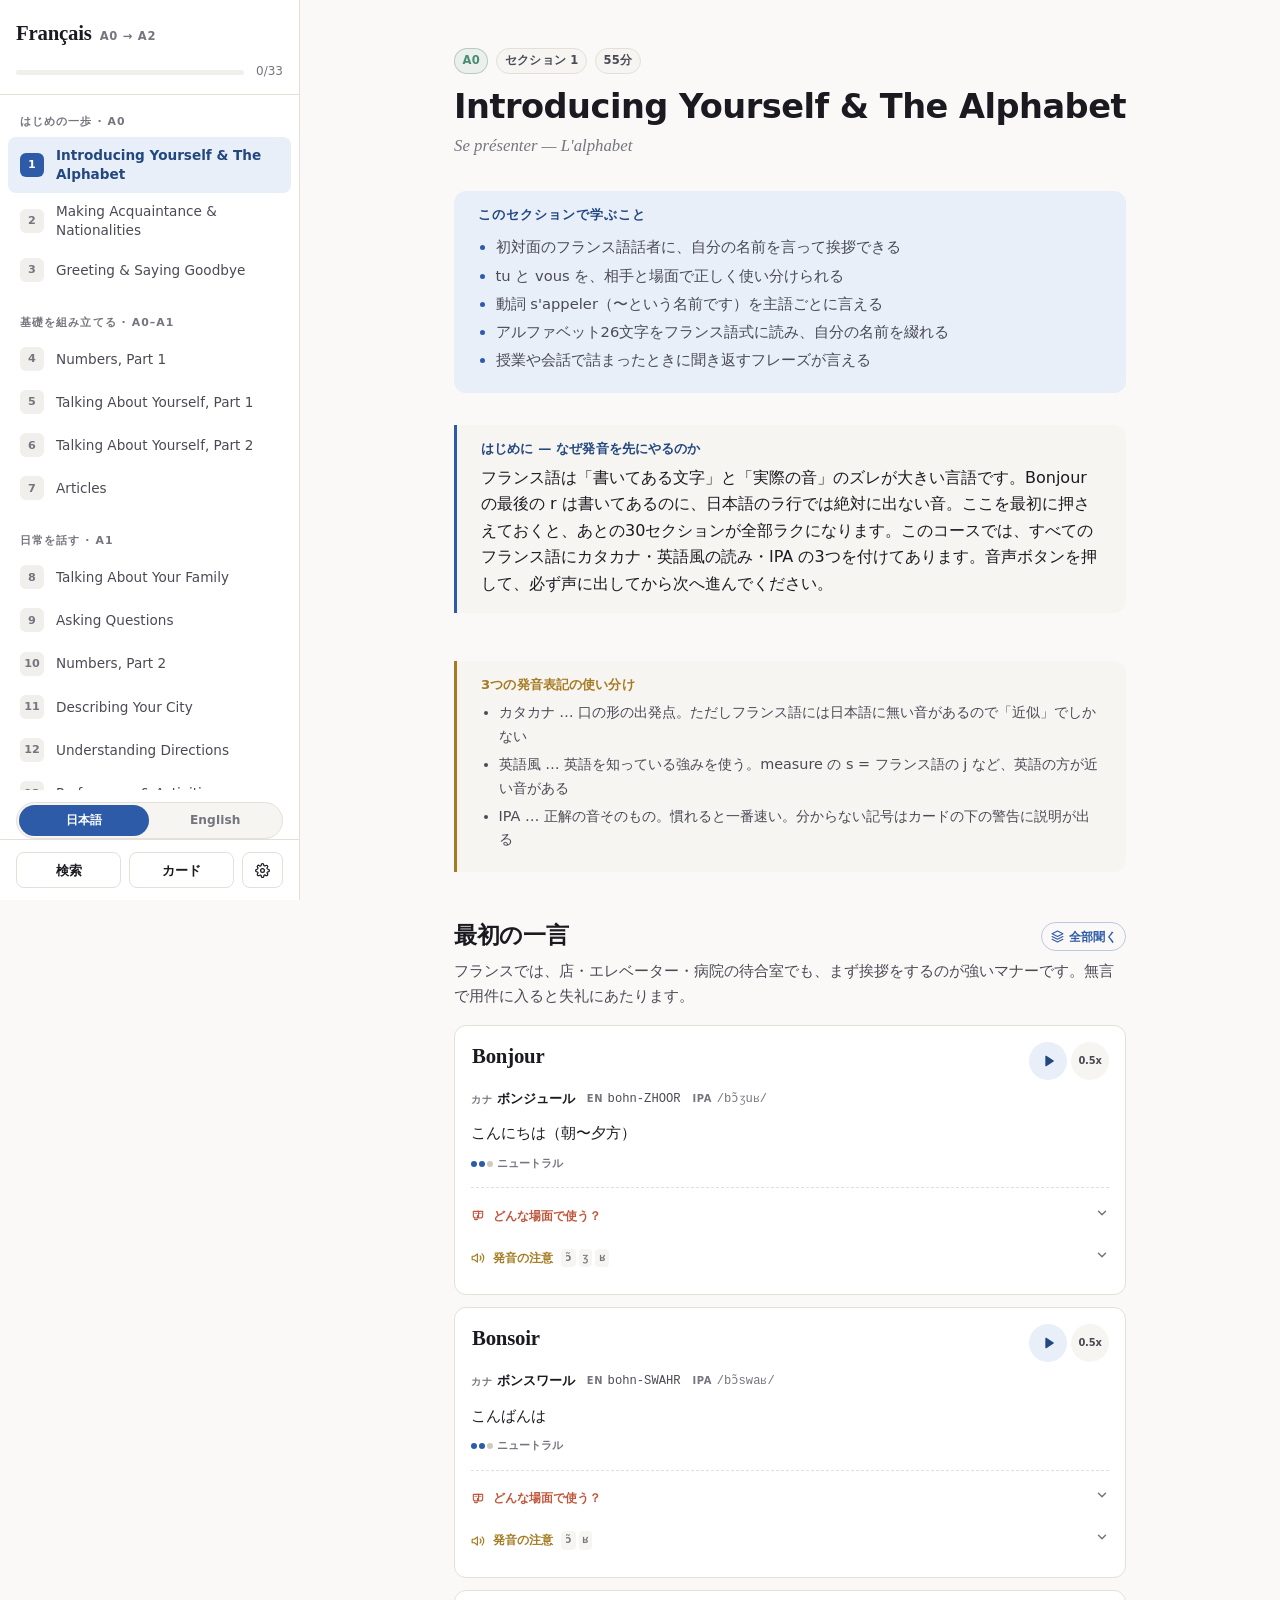
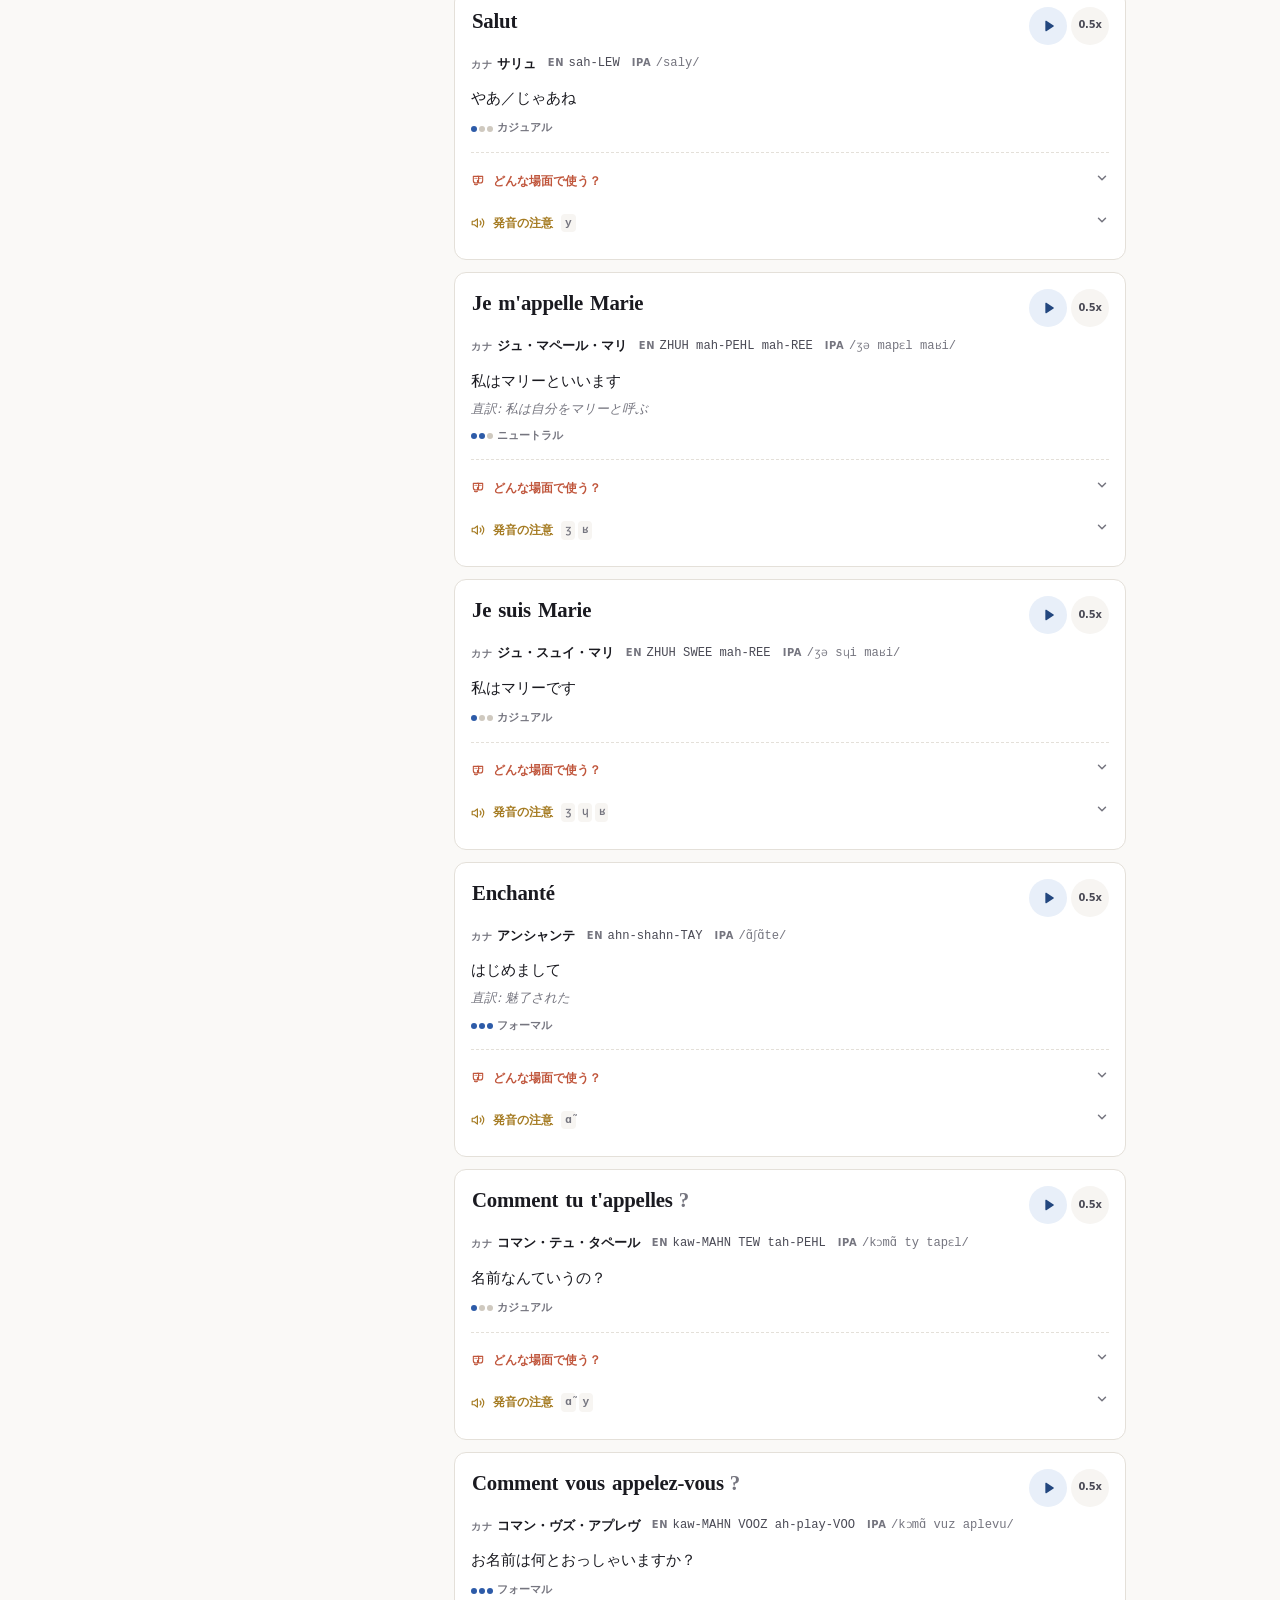
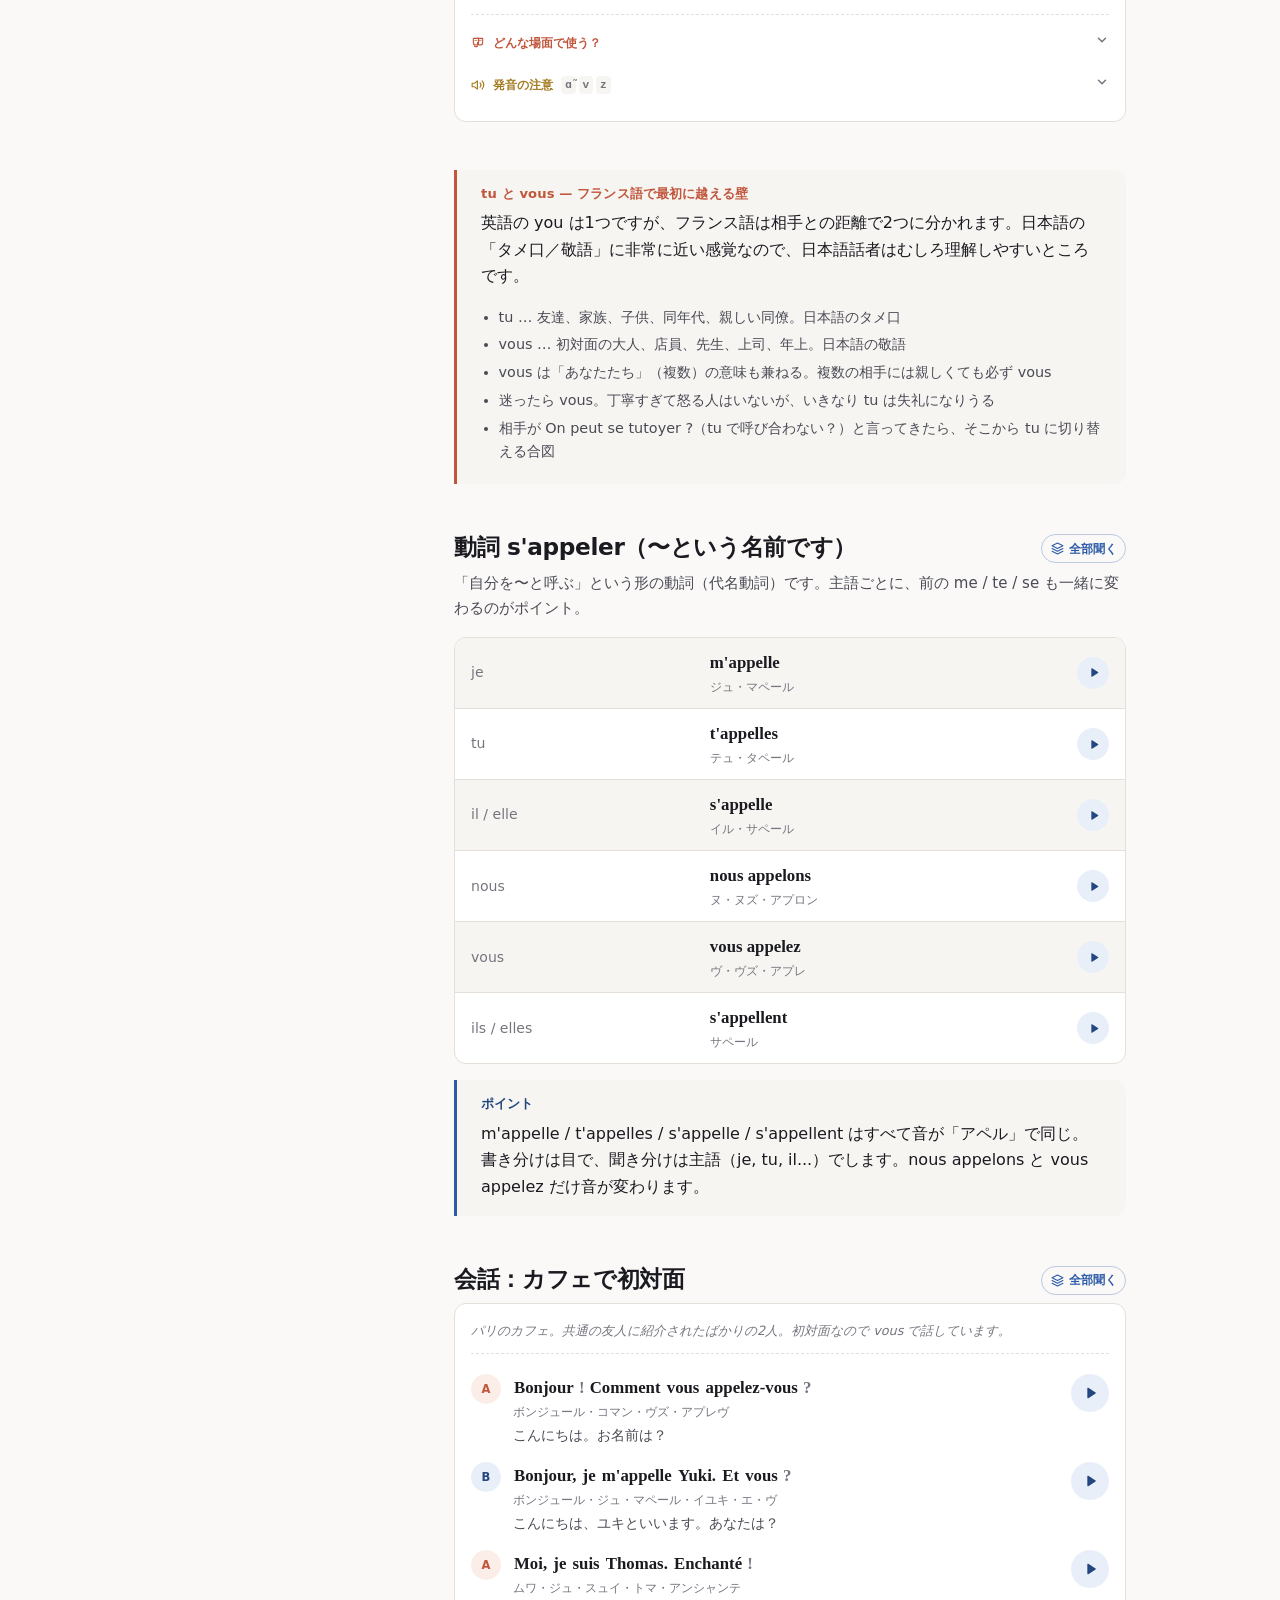
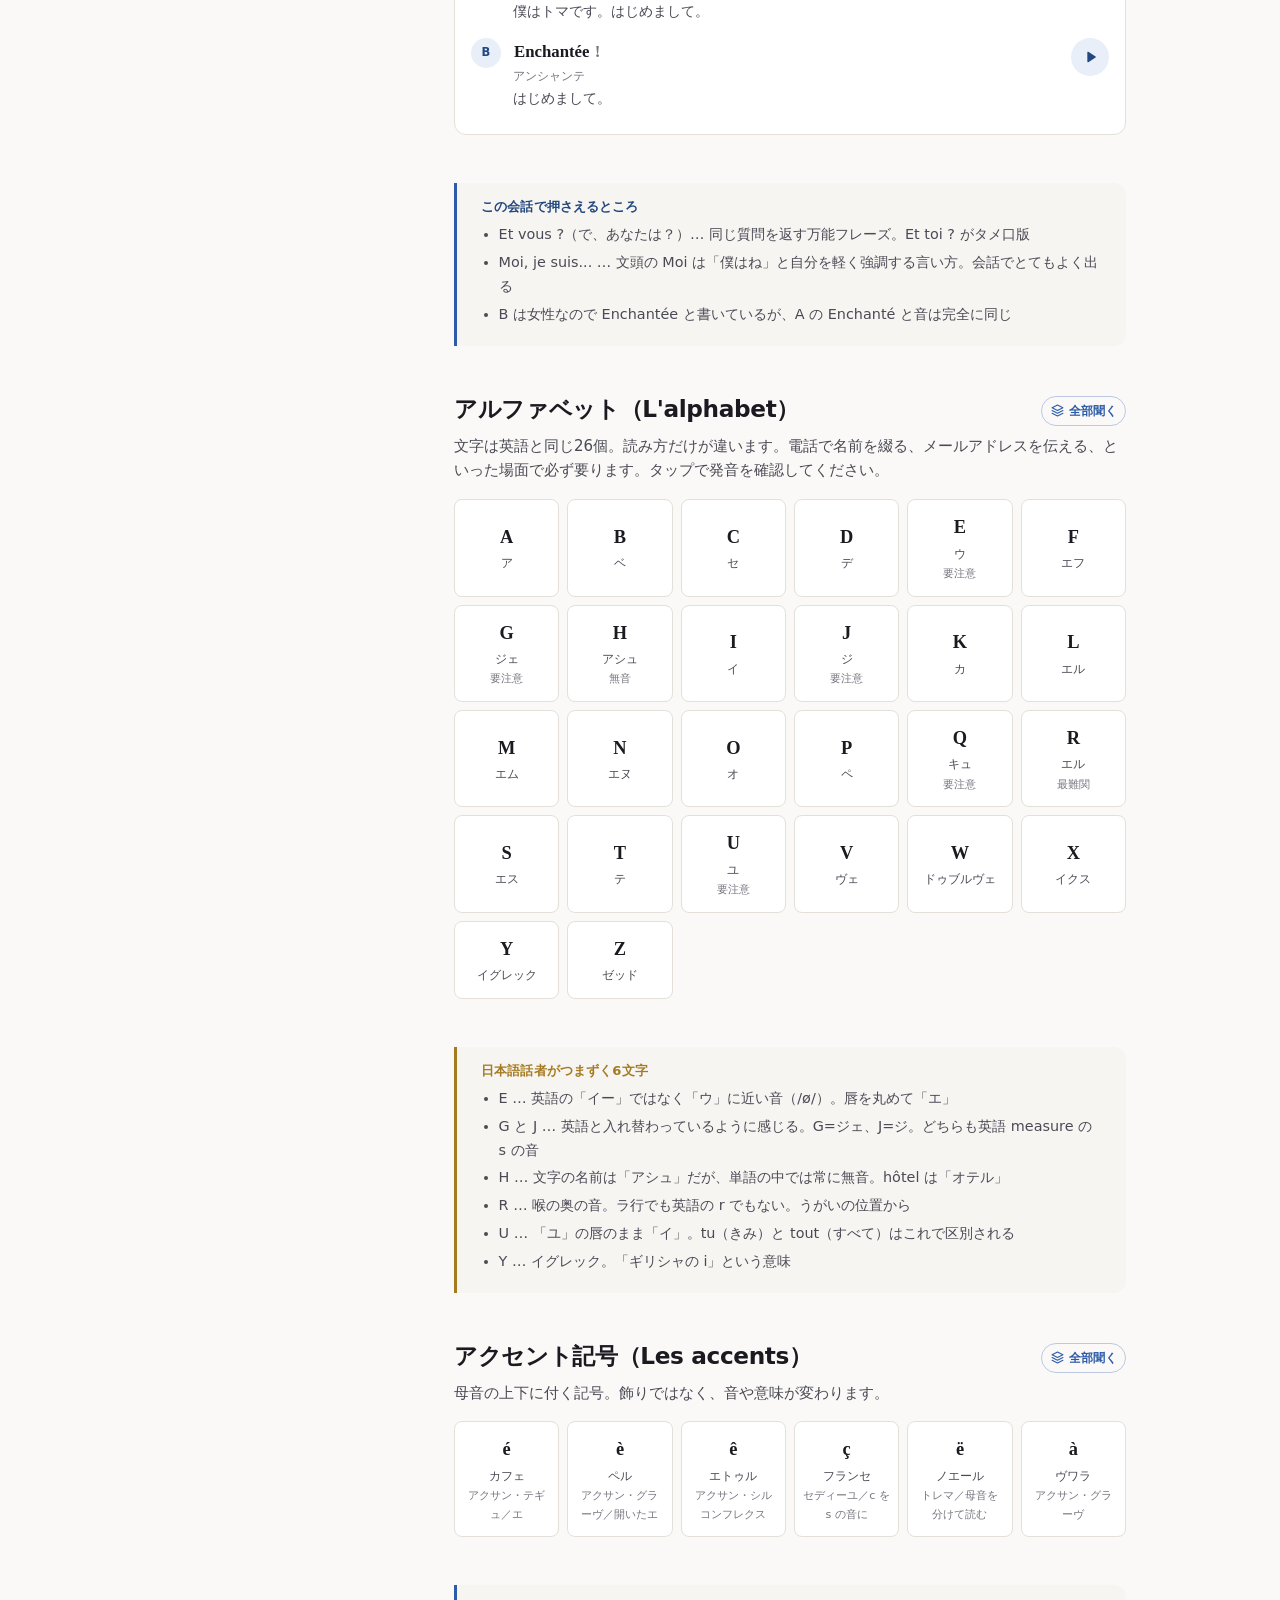
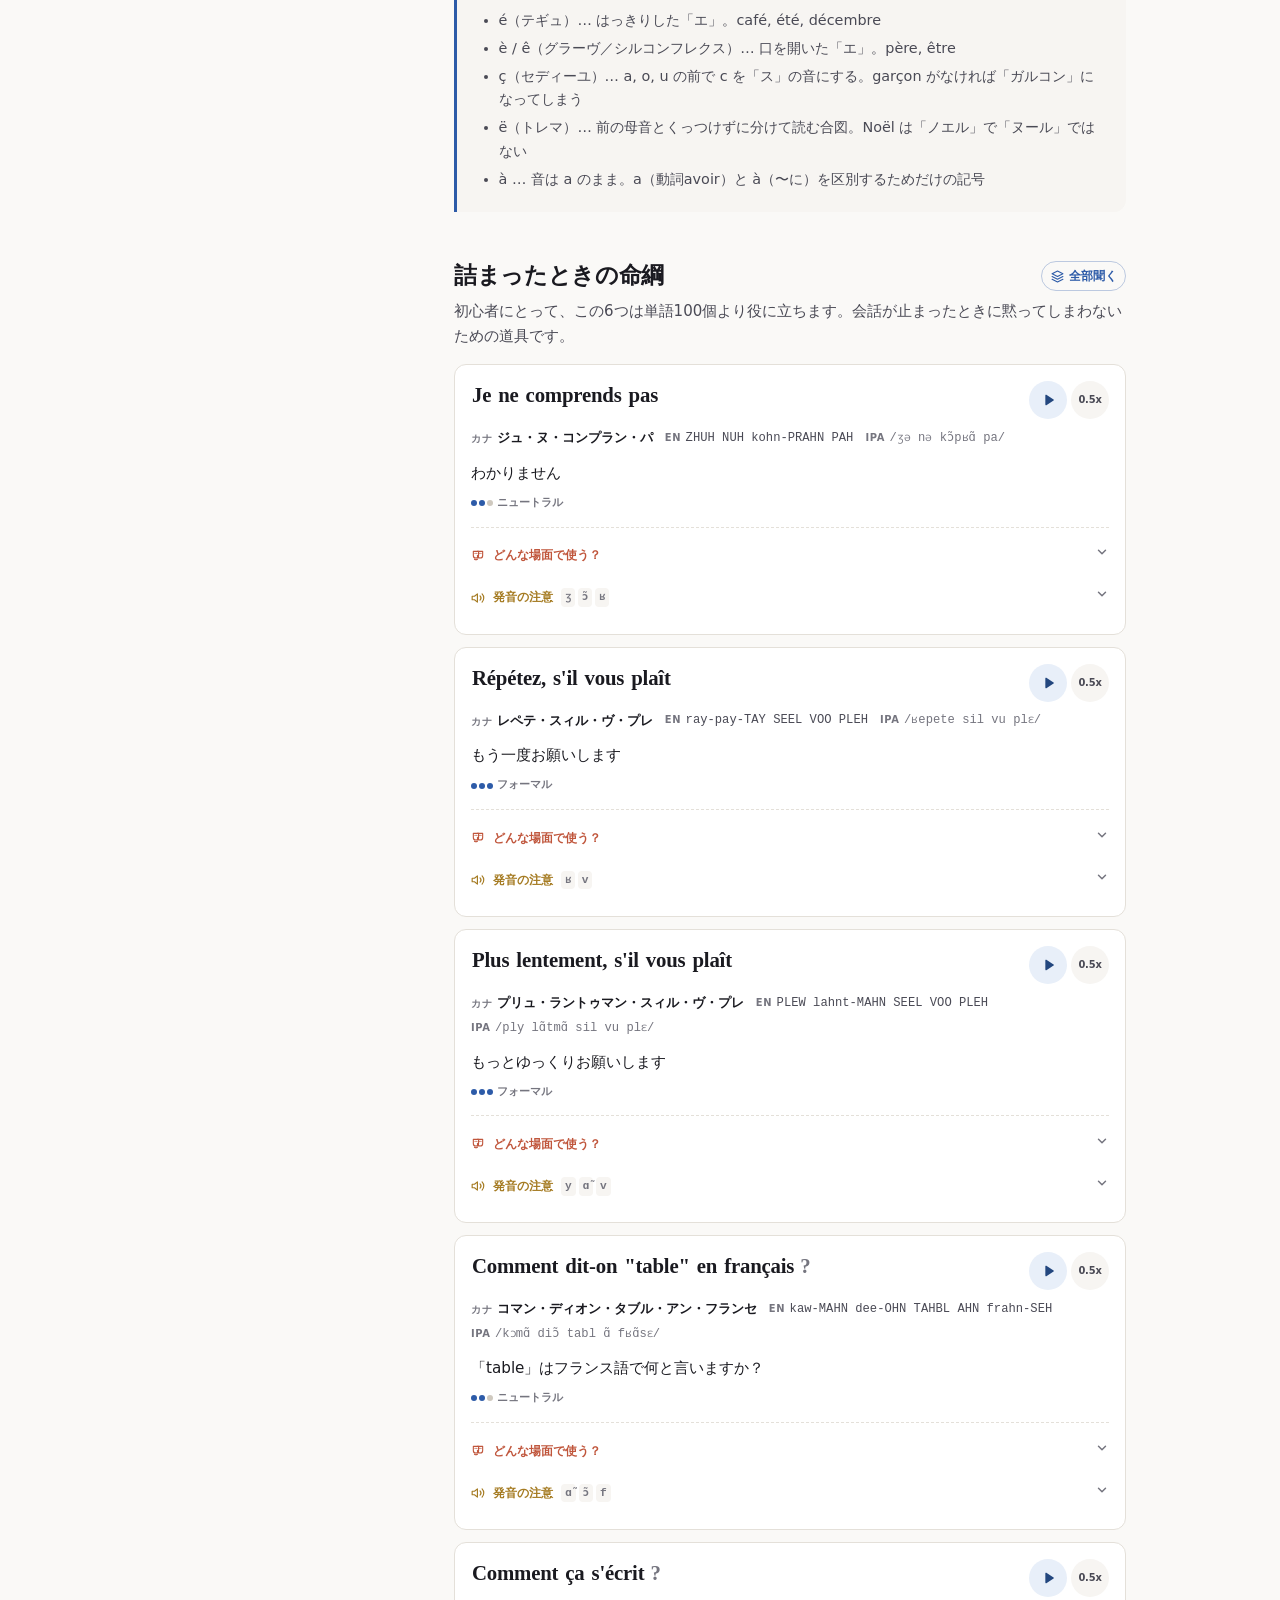
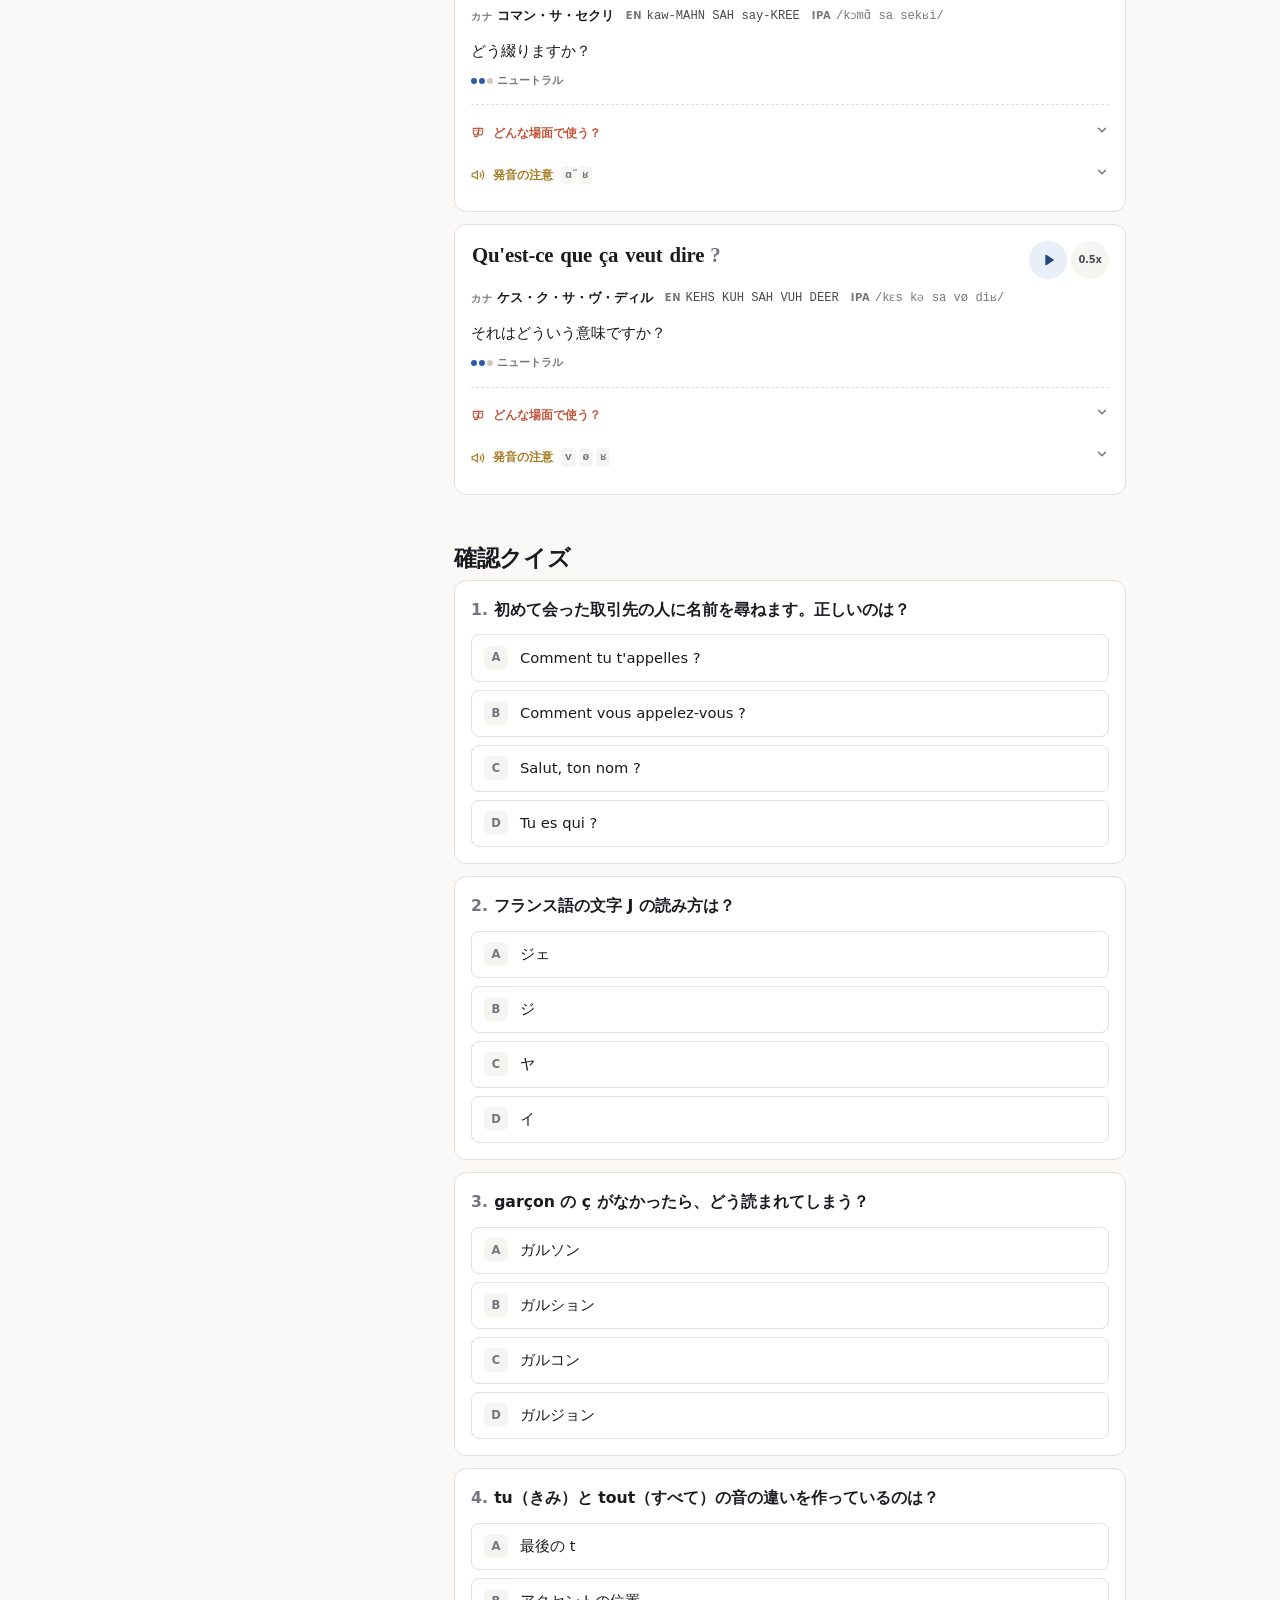
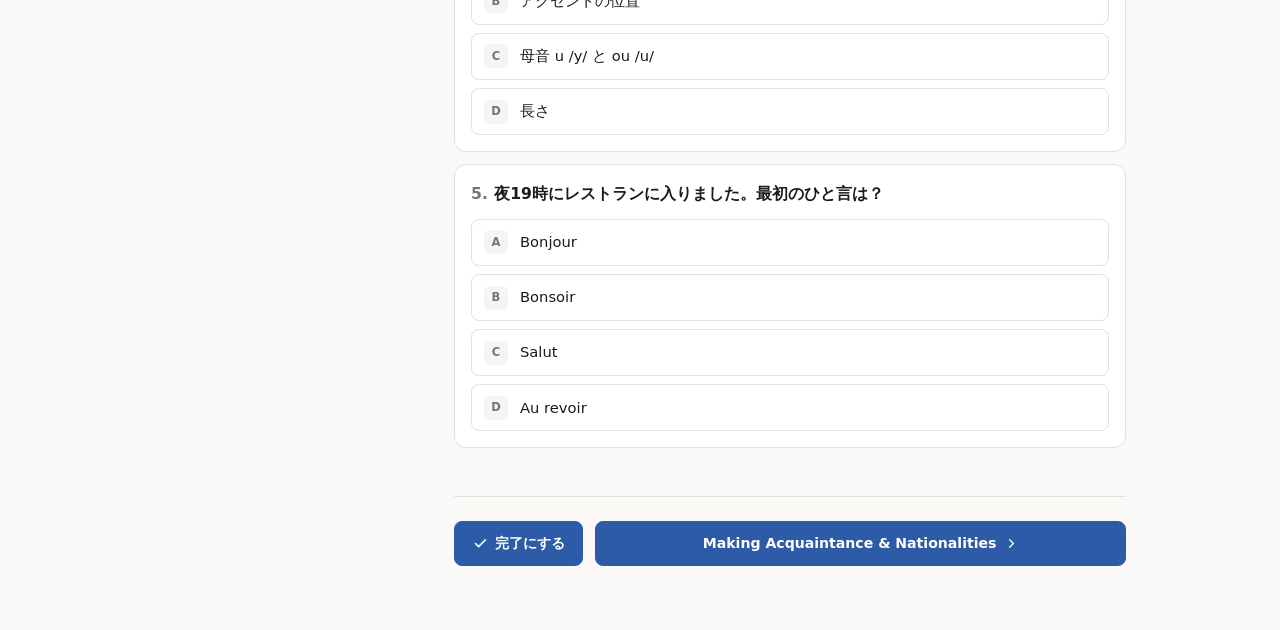
==== commit 394311cf: "Add a display-language switch (JA / EN) Japanese and English were rendering at the same time — the m" ====
--- a/v2/index.html
+++ b/v2/index.html
@@ -22,6 +22,9 @@
     <svg viewBox="0 0 24 24" fill="none" stroke="currentColor" stroke-width="2" stroke-linecap="round"><path d="M3 6h18M3 12h18M3 18h18"/></svg>
   </button>
   <span class="header__title" id="headerTitle">Français</span>
+  <div class="langswitch" role="group" aria-label="Display language">
+    <button data-lang="ja">日本語</button><button data-lang="en">EN</button>
+  </div>
   <button class="icon-btn" data-open-search aria-label="検索">
     <svg viewBox="0 0 24 24" fill="none" stroke="currentColor" stroke-width="2" stroke-linecap="round"><circle cx="11" cy="11" r="7"/><path d="m21 21-4.3-4.3"/></svg>
   </button>
@@ -40,9 +43,14 @@
     </div>
   </div>
   <div class="nav__list" id="navList"></div>
+  <div class="nav__lang">
+    <div class="langswitch langswitch--wide" role="group" aria-label="Display language">
+      <button data-lang="ja">日本語</button><button data-lang="en">English</button>
+    </div>
+  </div>
   <div class="nav__foot">
-    <button class="btn btn--sm btn--grow" data-open-search>検索</button>
-    <button class="btn btn--sm btn--grow" data-open-cards>カード</button>
+    <button class="btn btn--sm btn--grow" id="navSearchBtn" data-open-search>検索</button>
+    <button class="btn btn--sm btn--grow" id="navCardsBtn" data-open-cards>カード</button>
     <button class="btn btn--sm" data-open-settings aria-label="設定">
       <svg viewBox="0 0 24 24" fill="none" stroke="currentColor" stroke-width="2" stroke-linecap="round" stroke-linejoin="round"><circle cx="12" cy="12" r="3"/><path d="M19.4 15a1.65 1.65 0 0 0 .33 1.82l.06.06a2 2 0 1 1-2.83 2.83l-.06-.06a1.65 1.65 0 0 0-1.82-.33 1.65 1.65 0 0 0-1 1.51V21a2 2 0 1 1-4 0v-.09A1.65 1.65 0 0 0 9 19.4a1.65 1.65 0 0 0-1.82.33l-.06.06a2 2 0 1 1-2.83-2.83l.06-.06A1.65 1.65 0 0 0 4.6 15a1.65 1.65 0 0 0-1.51-1H3a2 2 0 1 1 0-4h.09A1.65 1.65 0 0 0 4.6 9a1.65 1.65 0 0 0-.33-1.82l-.06-.06a2 2 0 1 1 2.83-2.83l.06.06A1.65 1.65 0 0 0 9 4.6a1.65 1.65 0 0 0 1-1.51V3a2 2 0 1 1 4 0v.09a1.65 1.65 0 0 0 1 1.51 1.65 1.65 0 0 0 1.82-.33l.06-.06a2 2 0 1 1 2.83 2.83l-.06.06A1.65 1.65 0 0 0 19.4 9V9a1.65 1.65 0 0 0 1.51 1H21a2 2 0 1 1 0 4h-.09a1.65 1.65 0 0 0-1.51 1z"/></svg>
     </button>
@@ -65,7 +73,7 @@
 <div class="sheet" id="searchSheet">
   <div class="sheet__panel">
     <div class="sheet__head">
-      <h3>検索</h3>
+      <h3 id="searchSheetTitle">検索</h3>
       <button class="icon-btn" data-close-sheet aria-label="閉じる">
         <svg viewBox="0 0 24 24" fill="none" stroke="currentColor" stroke-width="2" stroke-linecap="round"><path d="M18 6 6 18M6 6l12 12"/></svg>
       </button>
@@ -81,7 +89,7 @@
 <div class="sheet" id="fcSheet">
   <div class="sheet__panel">
     <div class="sheet__head">
-      <h3>フラッシュカード</h3>
+      <h3 id="fcSheetTitle">フラッシュカード</h3>
       <button class="icon-btn" data-close-sheet aria-label="閉じる">
         <svg viewBox="0 0 24 24" fill="none" stroke="currentColor" stroke-width="2" stroke-linecap="round"><path d="M18 6 6 18M6 6l12 12"/></svg>
       </button>
@@ -94,7 +102,7 @@
 <div class="sheet" id="settingsSheet">
   <div class="sheet__panel">
     <div class="sheet__head">
-      <h3>設定</h3>
+      <h3 id="settingsSheetTitle">設定</h3>
       <button class="icon-btn" data-close-sheet aria-label="閉じる">
         <svg viewBox="0 0 24 24" fill="none" stroke="currentColor" stroke-width="2" stroke-linecap="round"><path d="M18 6 6 18M6 6l12 12"/></svg>
       </button>
--- a/v2/css/components.css
+++ b/v2/css/components.css
@@ -224,7 +224,8 @@
   align-items: center;
   gap: var(--s2);
   width: 100%;
-  padding: 0.35rem 0;
+  min-height: 40px;          /* comfortable thumb target */
+  padding: 0.4rem 0;
   font-size: 0.78rem;
   font-weight: 600;
   text-align: left;
@@ -299,9 +300,8 @@
   margin: var(--s4) 0;
 }
 .note h4 {
-  font-size: 0.75rem;
-  text-transform: uppercase;
-  letter-spacing: 0.08em;
+  font-size: 0.82rem;
+  letter-spacing: 0.01em;
   color: var(--accent-text);
   margin-bottom: var(--s2);
 }
@@ -615,6 +615,40 @@
 .switch.on { background: var(--accent); }
 .switch.on::after { transform: translateX(18px); }
 
+/* ------------------------------------------------------------
+   Language switch
+   ------------------------------------------------------------ */
+.langswitch {
+  display: flex;
+  flex: 0 0 auto;
+  gap: 2px;
+  padding: 2px;
+  border-radius: 99px;
+  background: var(--surface-2);
+  border: 1px solid var(--line);
+}
+.langswitch button {
+  padding: 0.22rem 0.6rem;
+  border-radius: 99px;
+  font-size: 0.72rem;
+  font-weight: 700;
+  letter-spacing: 0.01em;
+  color: var(--text-3);
+  white-space: nowrap;
+  transition: background 0.14s, color 0.14s;
+}
+.langswitch button:hover { color: var(--text); }
+.langswitch button.on {
+  background: var(--accent);
+  color: #fff;
+}
+.langswitch--wide { width: 100%; }
+.langswitch--wide button { flex: 1; padding: 0.35rem 0.6rem; font-size: 0.76rem; }
+
+.nav__lang {
+  padding: var(--s3) var(--s4) 0;
+}
+
 .segmented { display: flex; gap: 2px; background: var(--surface-2); border-radius: var(--radius-sm); padding: 2px; }
 .segmented button {
   padding: 0.3rem 0.7rem;
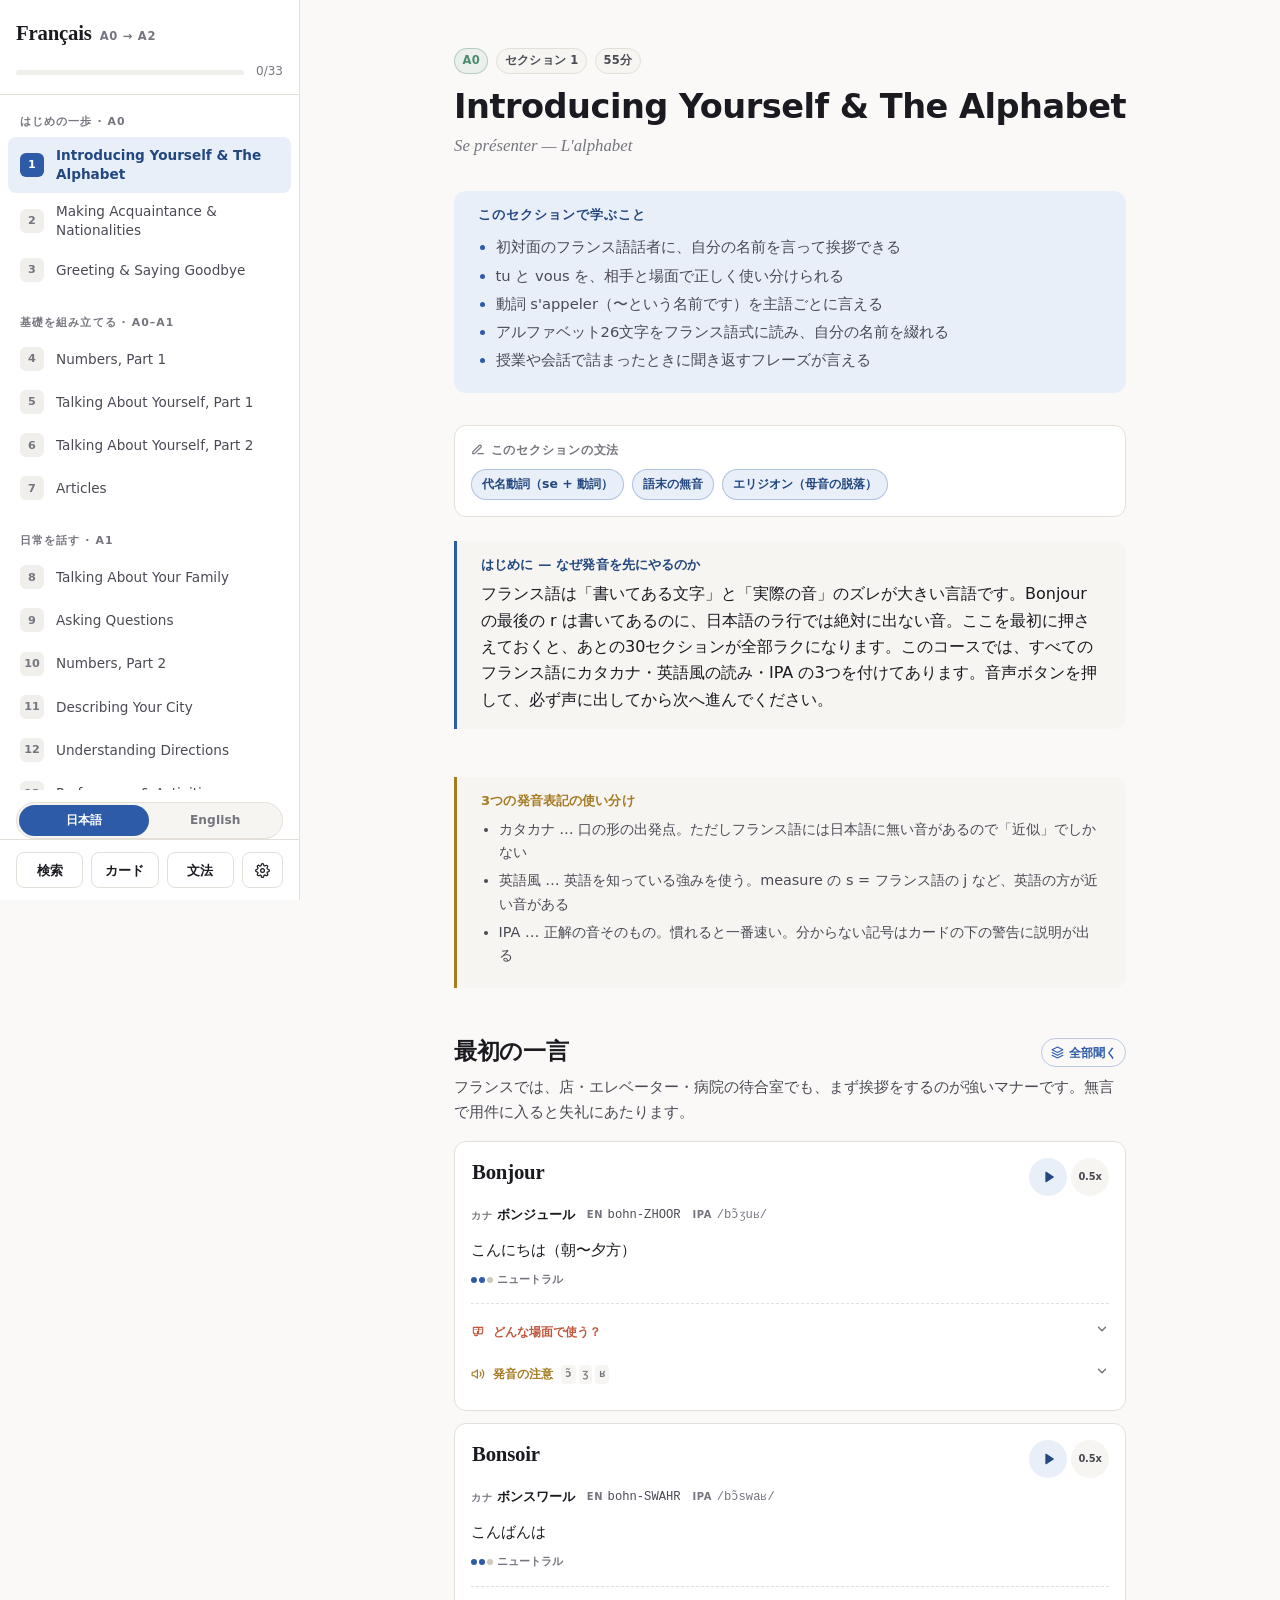
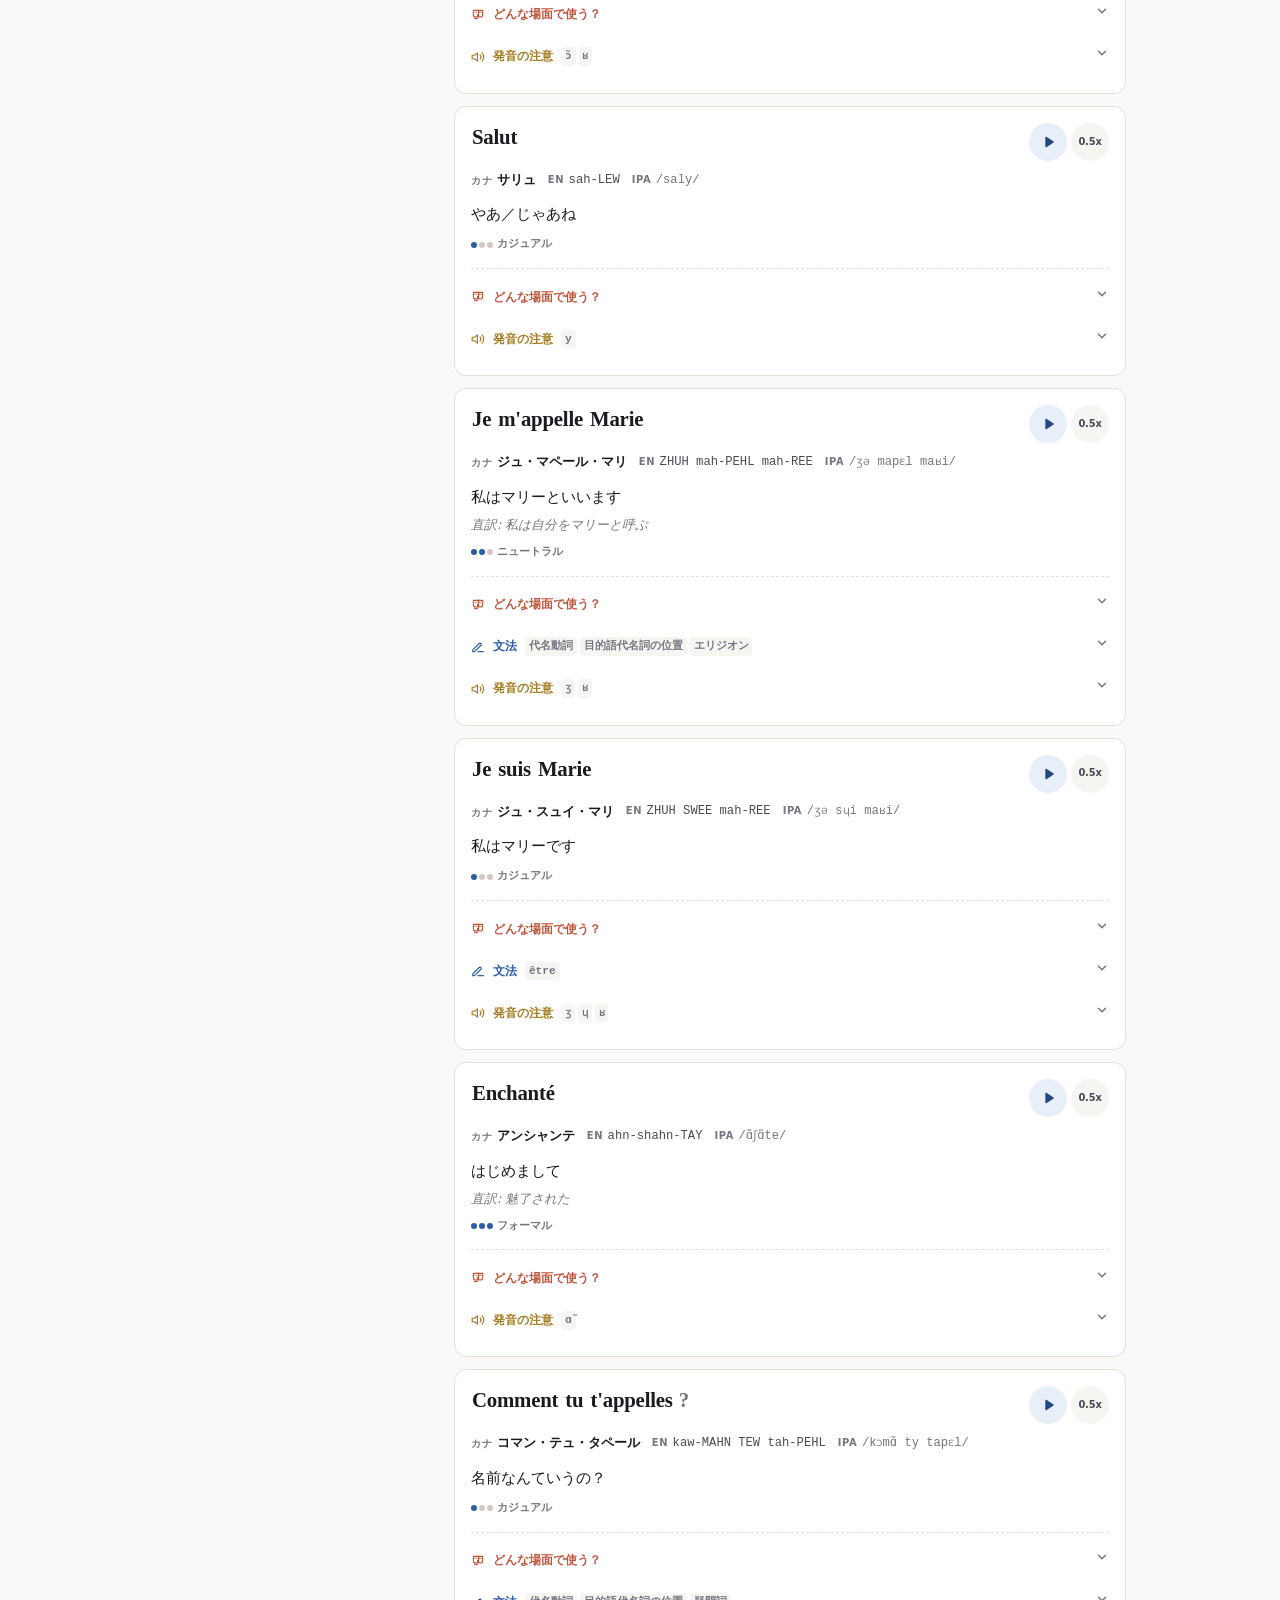
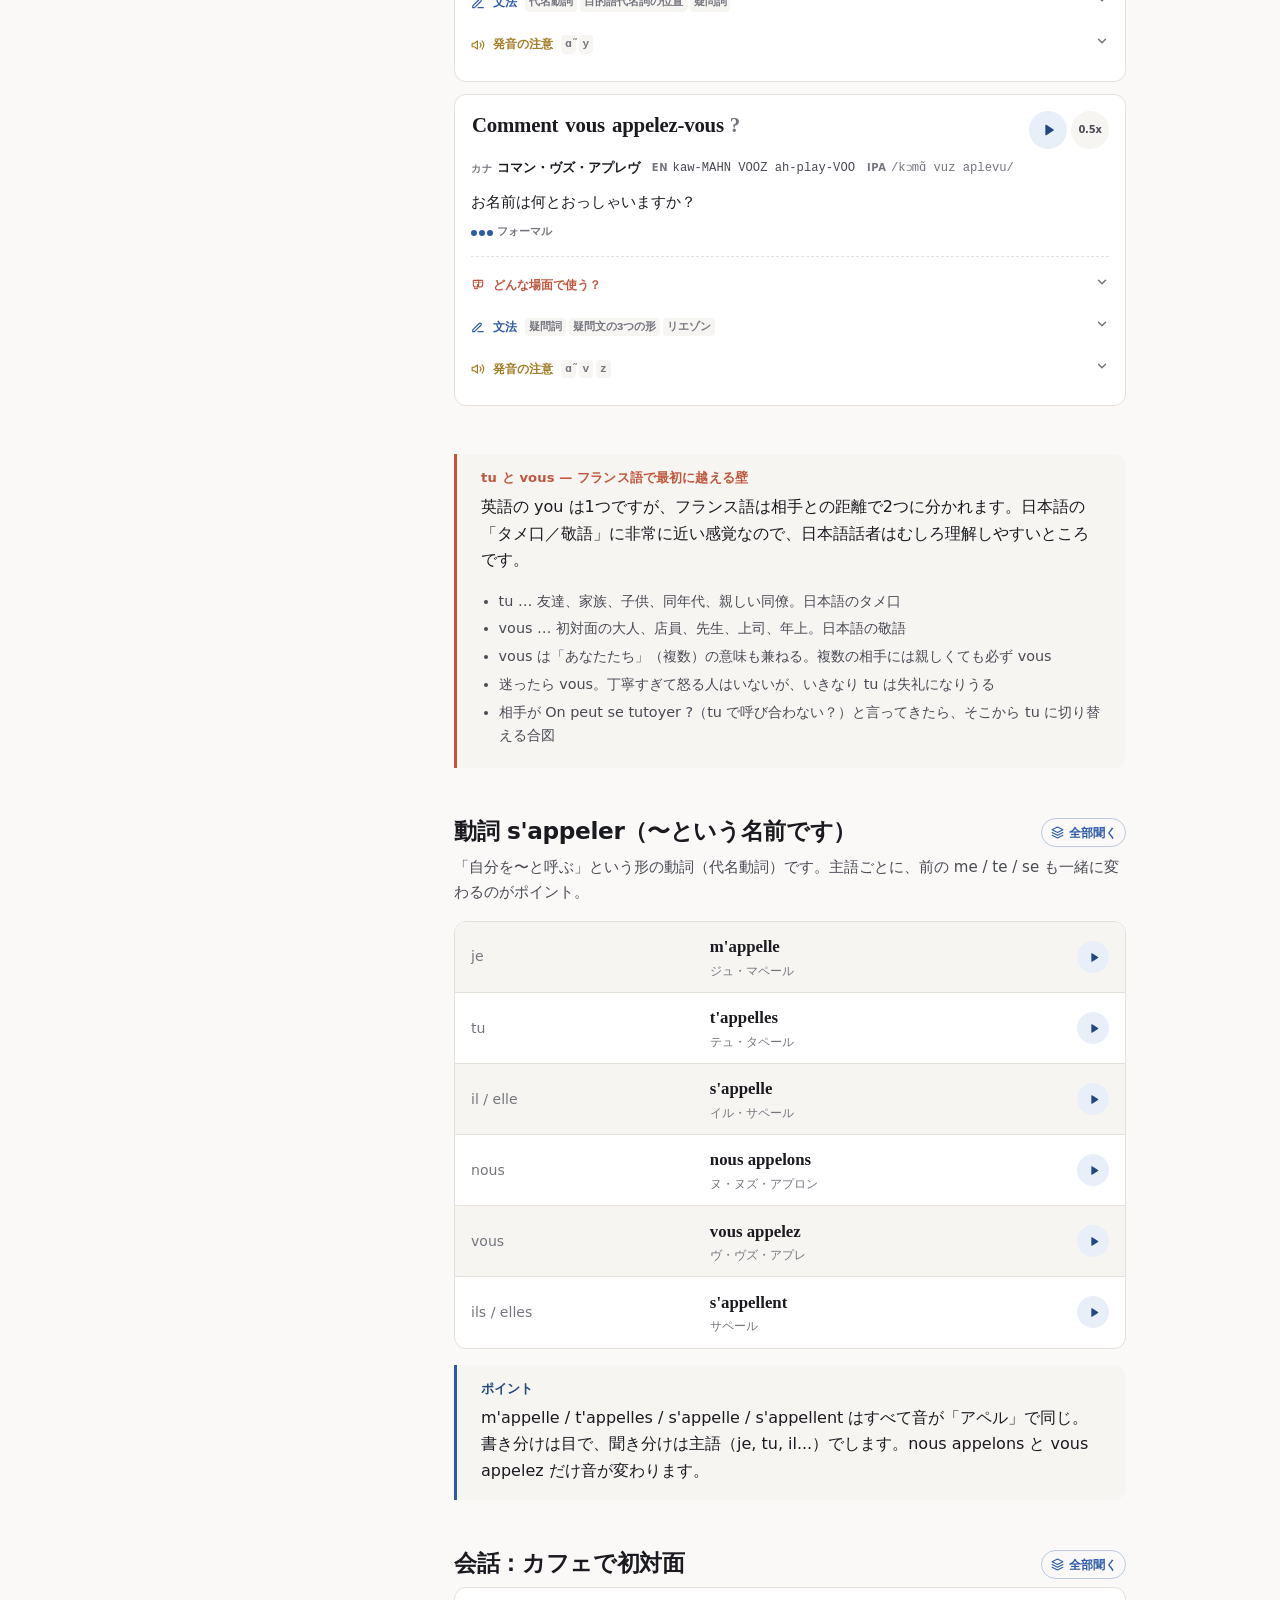
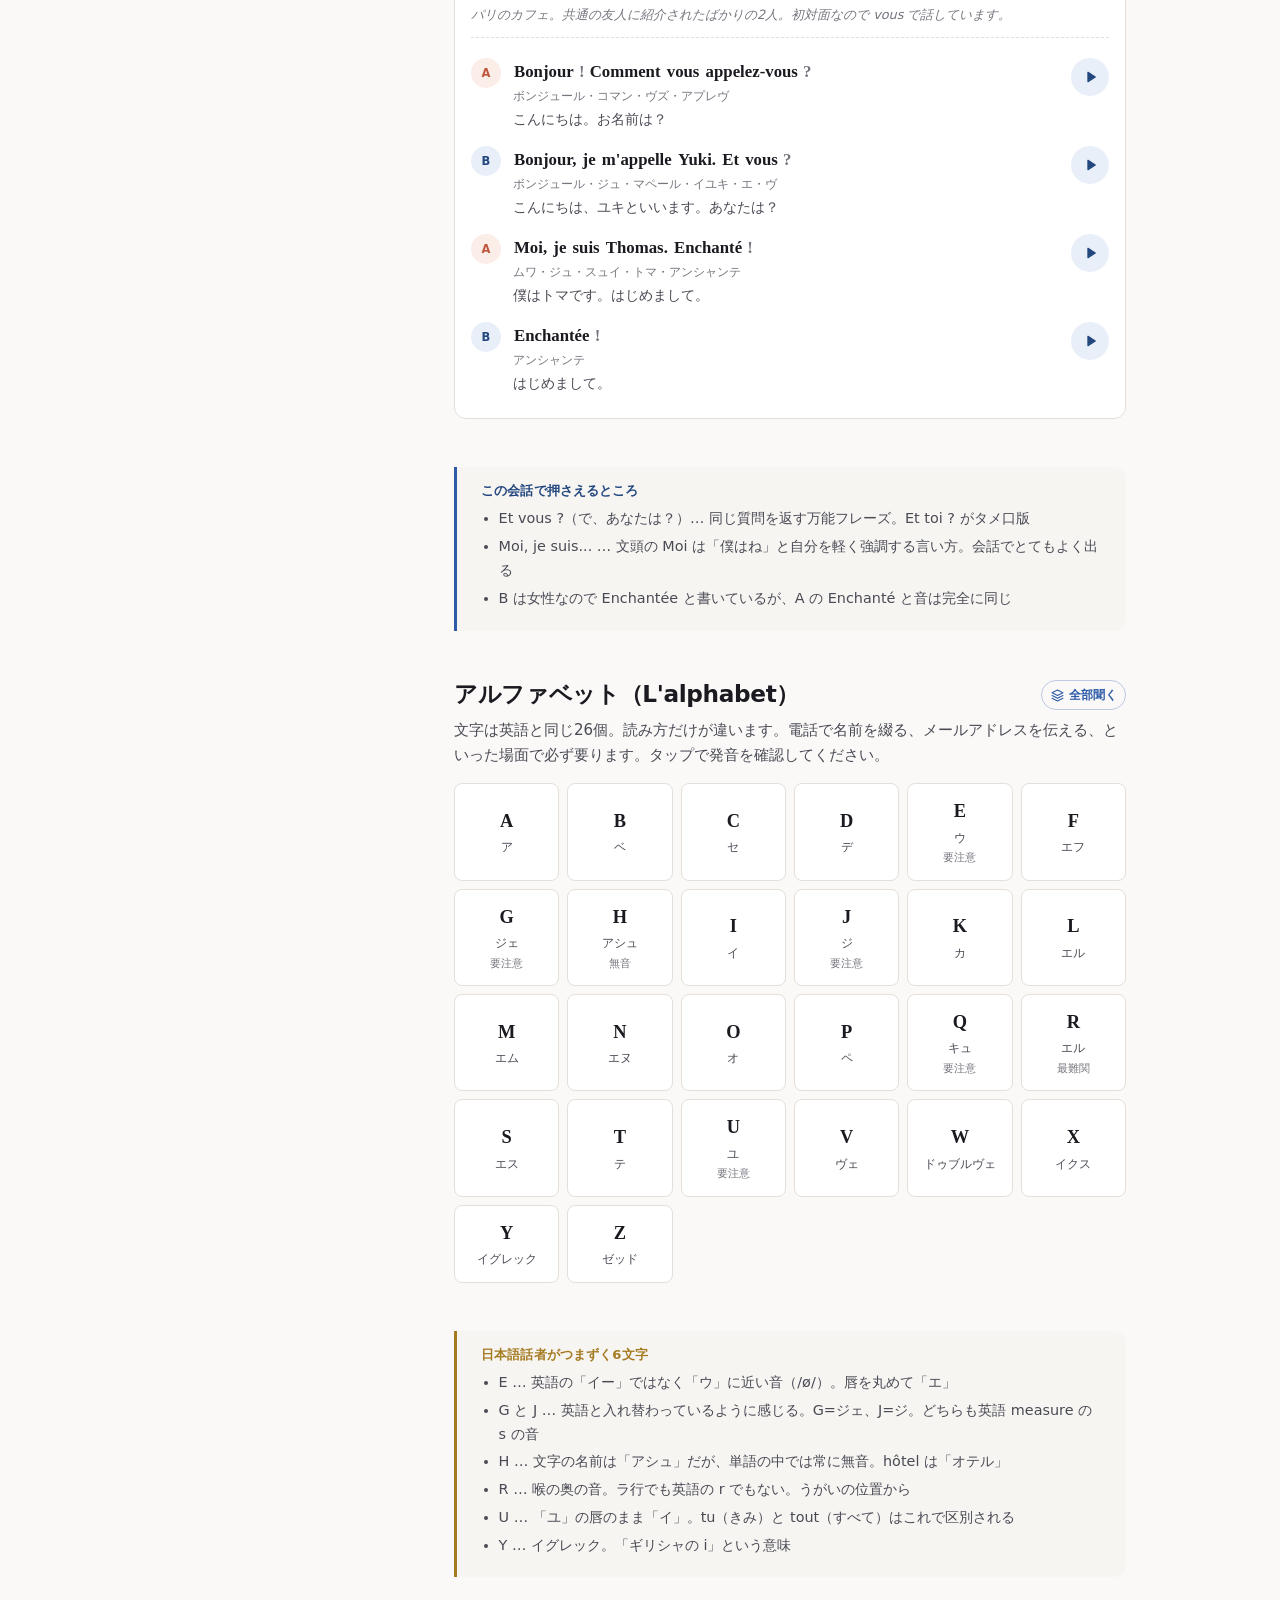
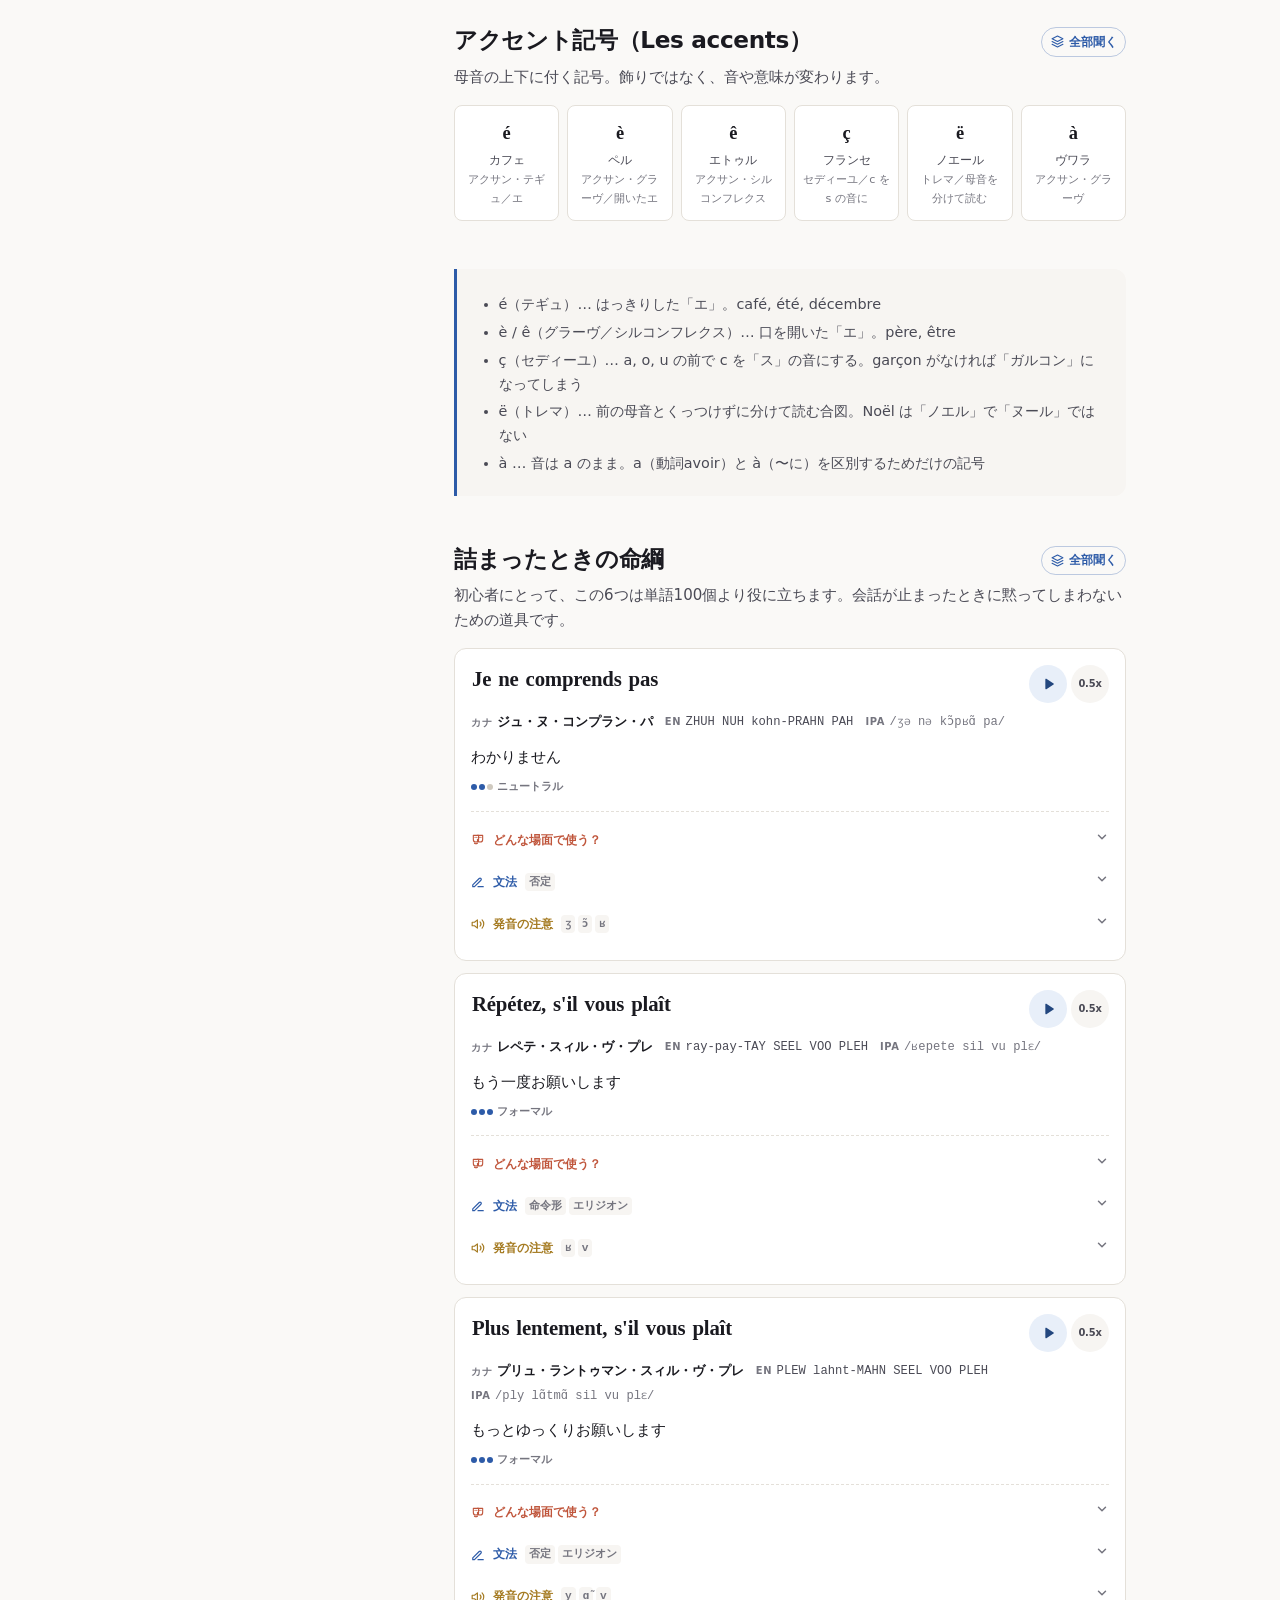
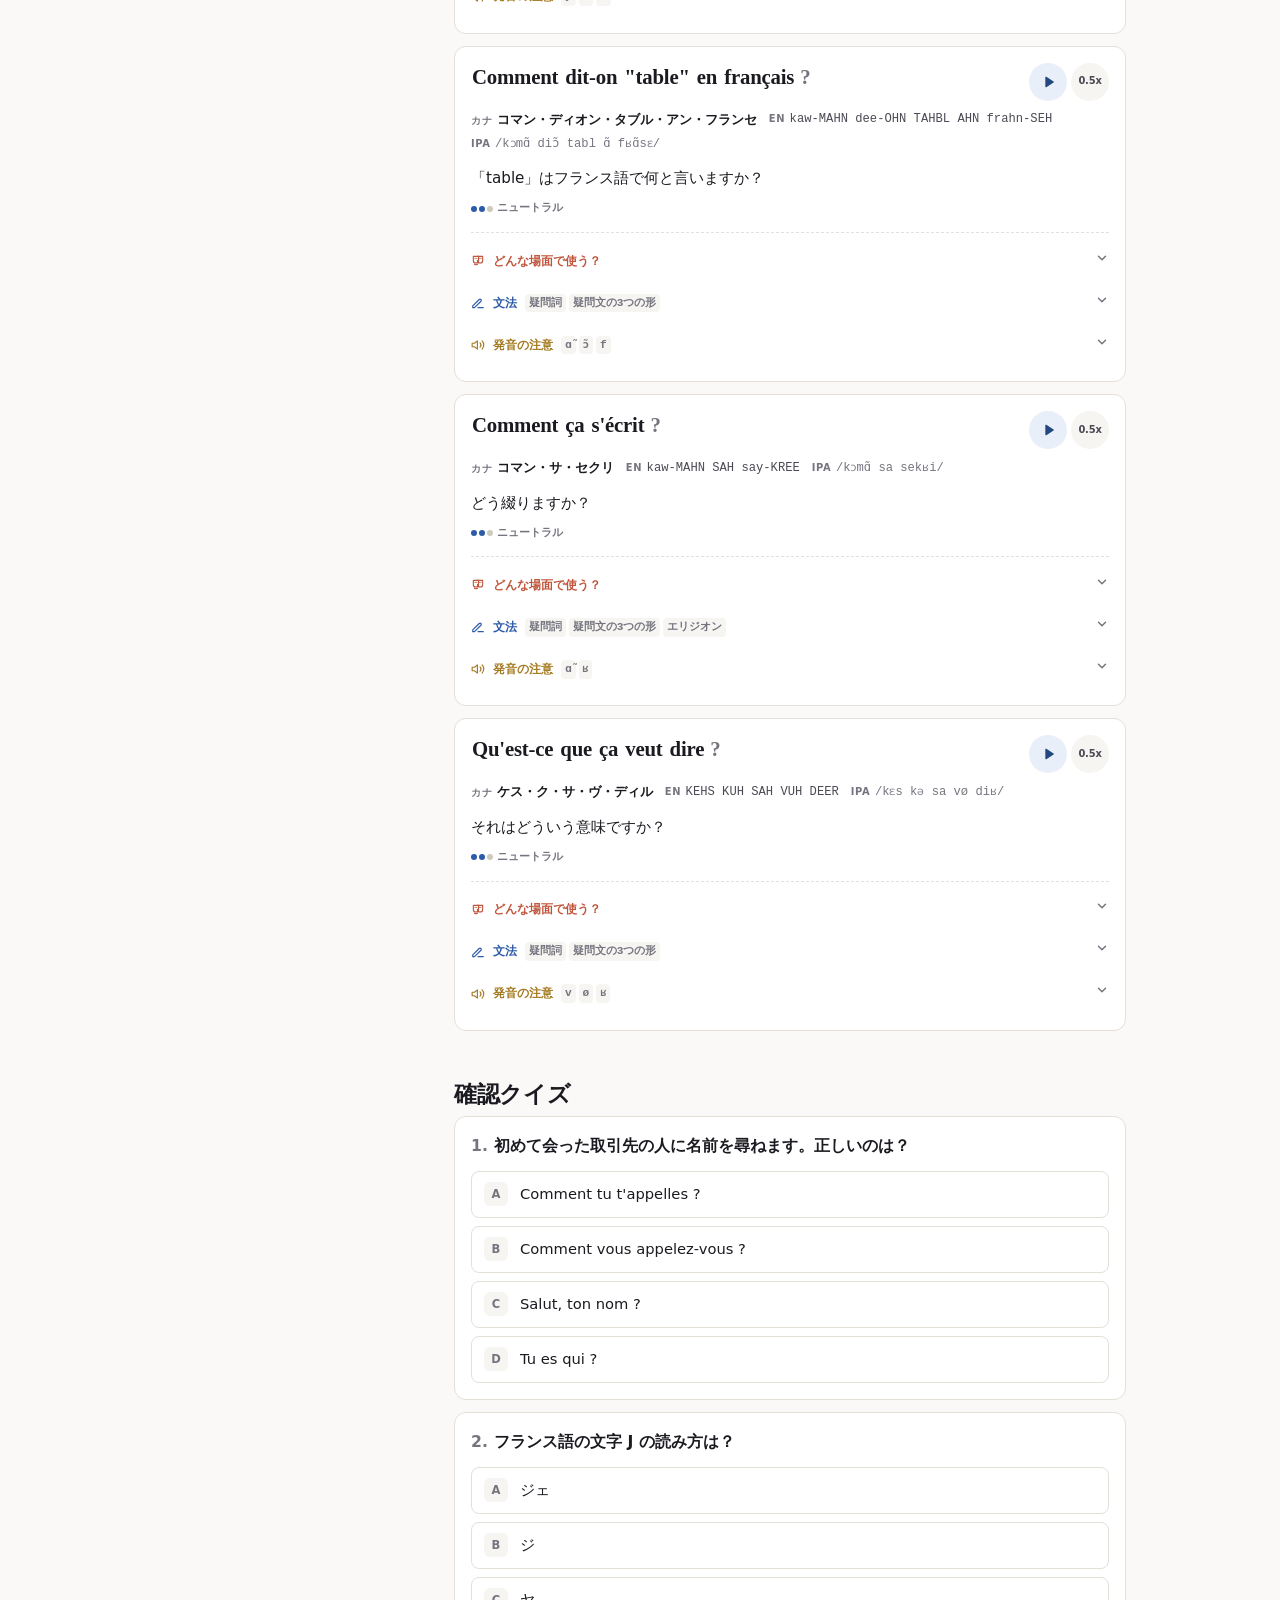
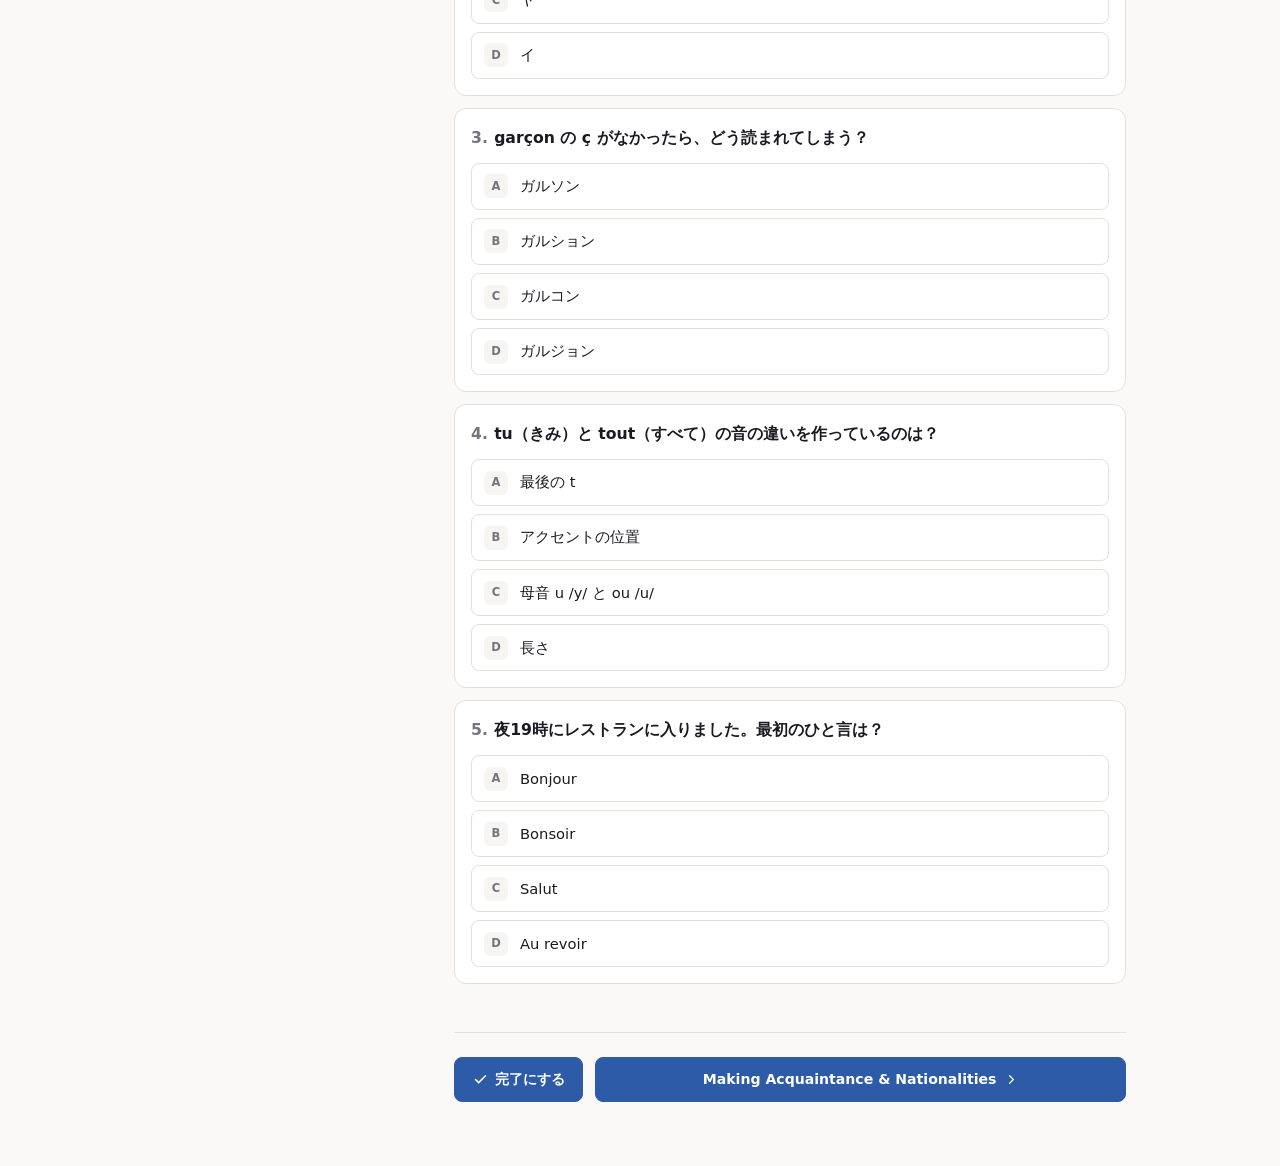
==== commit 72f1faee: "Add a grammar reference, reachable from the phrase that uses it Grammar was explained once inside wh" ====
--- a/v2/index.html
+++ b/v2/index.html
@@ -22,8 +22,8 @@
     <svg viewBox="0 0 24 24" fill="none" stroke="currentColor" stroke-width="2" stroke-linecap="round"><path d="M3 6h18M3 12h18M3 18h18"/></svg>
   </button>
   <span class="header__title" id="headerTitle">Français</span>
-  <div class="langswitch" role="group" aria-label="Display language">
-    <button data-lang="ja">日本語</button><button data-lang="en">EN</button>
+  <div class="langswitch langswitch--tight" role="group" aria-label="Display language">
+    <button data-lang="ja">JA</button><button data-lang="en">EN</button>
   </div>
   <button class="icon-btn" data-open-search aria-label="検索">
     <svg viewBox="0 0 24 24" fill="none" stroke="currentColor" stroke-width="2" stroke-linecap="round"><circle cx="11" cy="11" r="7"/><path d="m21 21-4.3-4.3"/></svg>
@@ -51,6 +51,7 @@
   <div class="nav__foot">
     <button class="btn btn--sm btn--grow" id="navSearchBtn" data-open-search>検索</button>
     <button class="btn btn--sm btn--grow" id="navCardsBtn" data-open-cards>カード</button>
+    <button class="btn btn--sm btn--grow" id="navGrammarBtn" data-open-grammar>文法</button>
     <button class="btn btn--sm" data-open-settings aria-label="設定">
       <svg viewBox="0 0 24 24" fill="none" stroke="currentColor" stroke-width="2" stroke-linecap="round" stroke-linejoin="round"><circle cx="12" cy="12" r="3"/><path d="M19.4 15a1.65 1.65 0 0 0 .33 1.82l.06.06a2 2 0 1 1-2.83 2.83l-.06-.06a1.65 1.65 0 0 0-1.82-.33 1.65 1.65 0 0 0-1 1.51V21a2 2 0 1 1-4 0v-.09A1.65 1.65 0 0 0 9 19.4a1.65 1.65 0 0 0-1.82.33l-.06.06a2 2 0 1 1-2.83-2.83l.06-.06A1.65 1.65 0 0 0 4.6 15a1.65 1.65 0 0 0-1.51-1H3a2 2 0 1 1 0-4h.09A1.65 1.65 0 0 0 4.6 9a1.65 1.65 0 0 0-.33-1.82l-.06-.06a2 2 0 1 1 2.83-2.83l.06.06A1.65 1.65 0 0 0 9 4.6a1.65 1.65 0 0 0 1-1.51V3a2 2 0 1 1 4 0v.09a1.65 1.65 0 0 0 1 1.51 1.65 1.65 0 0 0 1.82-.33l.06-.06a2 2 0 1 1 2.83 2.83l-.06.06A1.65 1.65 0 0 0 19.4 9V9a1.65 1.65 0 0 0 1.51 1H21a2 2 0 1 1 0 4h-.09a1.65 1.65 0 0 0-1.51 1z"/></svg>
     </button>
@@ -98,6 +99,19 @@
   </div>
 </div>
 
+<!-- ---------- grammar reference ---------- -->
+<div class="sheet" id="gramSheet">
+  <div class="sheet__panel">
+    <div class="sheet__head">
+      <h3 id="gramSheetTitle">文法リファレンス</h3>
+      <button class="icon-btn" data-close-sheet aria-label="閉じる">
+        <svg viewBox="0 0 24 24" fill="none" stroke="currentColor" stroke-width="2" stroke-linecap="round"><path d="M18 6 6 18M6 6l12 12"/></svg>
+      </button>
+    </div>
+    <div class="sheet__body" id="gramBody"></div>
+  </div>
+</div>
+
 <!-- ---------- settings ---------- -->
 <div class="sheet" id="settingsSheet">
   <div class="sheet__panel">
@@ -118,6 +132,8 @@
 <script src="js/audio.js"></script>
 <script src="js/store.js"></script>
 <script src="js/render.js"></script>
+<script src="data/grammar.js"></script>
+<script src="js/grammar.js"></script>
 
 <!-- ---------- content ---------- -->
 <script src="data/curriculum.js"></script>
--- a/v2/css/base.css
+++ b/v2/css/base.css
@@ -57,7 +57,7 @@
   align-items: center;
   gap: var(--s3);
   height: var(--header-h);
-  padding: 0 var(--s4);
+  padding: 0 var(--s3);
   padding-top: env(safe-area-inset-top);
   background: color-mix(in srgb, var(--bg) 88%, transparent);
   backdrop-filter: saturate(180%) blur(12px);
@@ -79,8 +79,8 @@
   display: inline-flex;
   align-items: center;
   justify-content: center;
-  width: 40px;
-  height: 40px;
+  width: 38px;
+  height: 38px;
   flex: 0 0 auto;
   border-radius: var(--radius-sm);
   color: var(--text-2);
@@ -237,6 +237,12 @@
 /* ------------------------------------------------------------
    Desktop
    ------------------------------------------------------------ */
+/* very narrow phones: the title yields before the controls do */
+@media (max-width: 380px) {
+  .icon-btn { width: 34px; height: 34px; }
+  .header { gap: var(--s2); }
+}
+
 @media (min-width: 900px) {
   .header { display: none; }
 
--- a/v2/css/components.css
+++ b/v2/css/components.css
@@ -616,6 +616,155 @@
 .switch.on::after { transform: translateX(18px); }
 
 /* ------------------------------------------------------------
+   Grammar — inline note on a card
+   ------------------------------------------------------------ */
+.disc--blue .disc__toggle { color: var(--accent); }
+
+.gram__item {
+  background: var(--accent-soft);
+  border-radius: var(--radius-sm);
+  padding: var(--s2) var(--s3);
+  margin-bottom: 3px;
+}
+.gram__item:last-child { margin-bottom: 0; }
+
+.gram__open {
+  display: flex;
+  align-items: center;
+  gap: 0.4em;
+  width: 100%;
+  text-align: left;
+  color: var(--accent-text);
+  font-size: 0.82rem;
+  font-weight: 700;
+}
+.gram__open svg { width: 12px; height: 12px; opacity: 0.65; flex: 0 0 auto; }
+.gram__open:hover svg { opacity: 1; }
+.gram__name { flex: 1; min-width: 0; }
+.gram__sum {
+  margin: 3px 0 0;
+  font-size: 0.79rem;
+  line-height: 1.65;
+  color: var(--text-2);
+}
+
+/* section footer summary */
+.gsummary {
+  margin: var(--s6) 0 var(--s5);
+  padding: var(--s4);
+  border: 1px solid var(--line);
+  border-radius: var(--radius);
+  background: var(--surface);
+}
+.gsummary h3 {
+  display: flex;
+  align-items: center;
+  gap: 0.45em;
+  font-size: 0.78rem;
+  text-transform: uppercase;
+  letter-spacing: 0.07em;
+  color: var(--text-3);
+  margin-bottom: var(--s3);
+}
+.gsummary h3 svg { width: 14px; height: 14px; }
+.gsummary > div { display: flex; flex-wrap: wrap; gap: var(--s2); }
+
+.gchip {
+  padding: 0.32em 0.8em;
+  border-radius: 99px;
+  border: 1px solid color-mix(in srgb, var(--accent) 30%, transparent);
+  background: var(--accent-soft);
+  color: var(--accent-text);
+  font-size: 0.78rem;
+  font-weight: 600;
+}
+.gchip:hover { background: color-mix(in srgb, var(--accent) 18%, transparent); }
+
+/* ------------------------------------------------------------
+   Grammar — the reference sheet
+   ------------------------------------------------------------ */
+.gcat { margin-bottom: var(--s6); }
+.gcat > h2 {
+  position: sticky;
+  top: calc(var(--s4) * -1);
+  z-index: 2;
+  font-size: 0.76rem;
+  text-transform: uppercase;
+  letter-spacing: 0.09em;
+  color: var(--text-3);
+  padding: var(--s3) 0 var(--s2);
+  margin-bottom: var(--s3);
+  border-bottom: 1px solid var(--line);
+  background: var(--bg);
+}
+
+.gentry {
+  border: 1px solid var(--line);
+  border-radius: var(--radius);
+  background: var(--surface);
+  padding: var(--s4);
+  margin-bottom: var(--s3);
+  scroll-margin-top: var(--s6);
+  transition: border-color 0.3s, box-shadow 0.3s;
+}
+.gentry.is-target {
+  border-color: var(--accent);
+  box-shadow: 0 0 0 3px var(--accent-soft);
+}
+.gentry h3 { font-size: 1.02rem; margin-bottom: var(--s2); }
+.gentry__sum { font-size: 0.87rem; color: var(--text-2); margin-bottom: var(--s3); }
+.gentry .conj { margin-bottom: var(--s3); }
+
+.gentry__rules { margin: 0 0 var(--s3); padding-left: 1.1rem; }
+.gentry__rules li {
+  font-size: 0.83rem;
+  line-height: 1.7;
+  color: var(--text-2);
+  margin-bottom: var(--s1);
+}
+.gentry__rules li::marker { color: var(--accent); }
+
+.gentry__ex h4 {
+  font-size: 0.68rem;
+  text-transform: uppercase;
+  letter-spacing: 0.08em;
+  color: var(--text-3);
+  margin-bottom: var(--s2);
+}
+.gex {
+  display: flex;
+  align-items: flex-start;
+  gap: var(--s3);
+  padding: var(--s2) 0;
+  border-top: 1px dashed var(--line);
+}
+.gex .pbtn { width: 30px; height: 30px; }
+.gex .pbtn svg { width: 12px; height: 12px; }
+.gex__fr { font-family: var(--serif); font-size: 1rem; font-weight: 600; }
+.gex__kana { font-size: 0.73rem; color: var(--text-3); }
+.gex__gloss { font-size: 0.82rem; color: var(--text-2); margin-top: 1px; }
+
+.gentry__secs {
+  margin-top: var(--s3);
+  padding-top: var(--s3);
+  border-top: 1px solid var(--line);
+  font-size: 0.75rem;
+  color: var(--text-3);
+}
+.gsec {
+  display: inline-block;
+  margin-left: var(--s2);
+  padding: 0.15em 0.6em;
+  border-radius: 99px;
+  background: var(--surface-2);
+  color: var(--text-2);
+  font-size: 0.74rem;
+  font-weight: 600;
+  font-variant-numeric: tabular-nums;
+}
+.gsec:hover { background: var(--accent-soft); color: var(--accent-text); }
+
+/* ------------------------------------------------------------
    Language switch
    ------------------------------------------------------------ */
 .langswitch {
@@ -642,6 +791,9 @@
   background: var(--accent);
   color: #fff;
 }
+/* the header has four other controls competing for a 360px bar */
+.langswitch--tight button { padding: 0.2rem 0.45rem; font-size: 0.68rem; }
+
 .langswitch--wide { width: 100%; }
 .langswitch--wide button { flex: 1; padding: 0.35rem 0.6rem; font-size: 0.76rem; }
 
